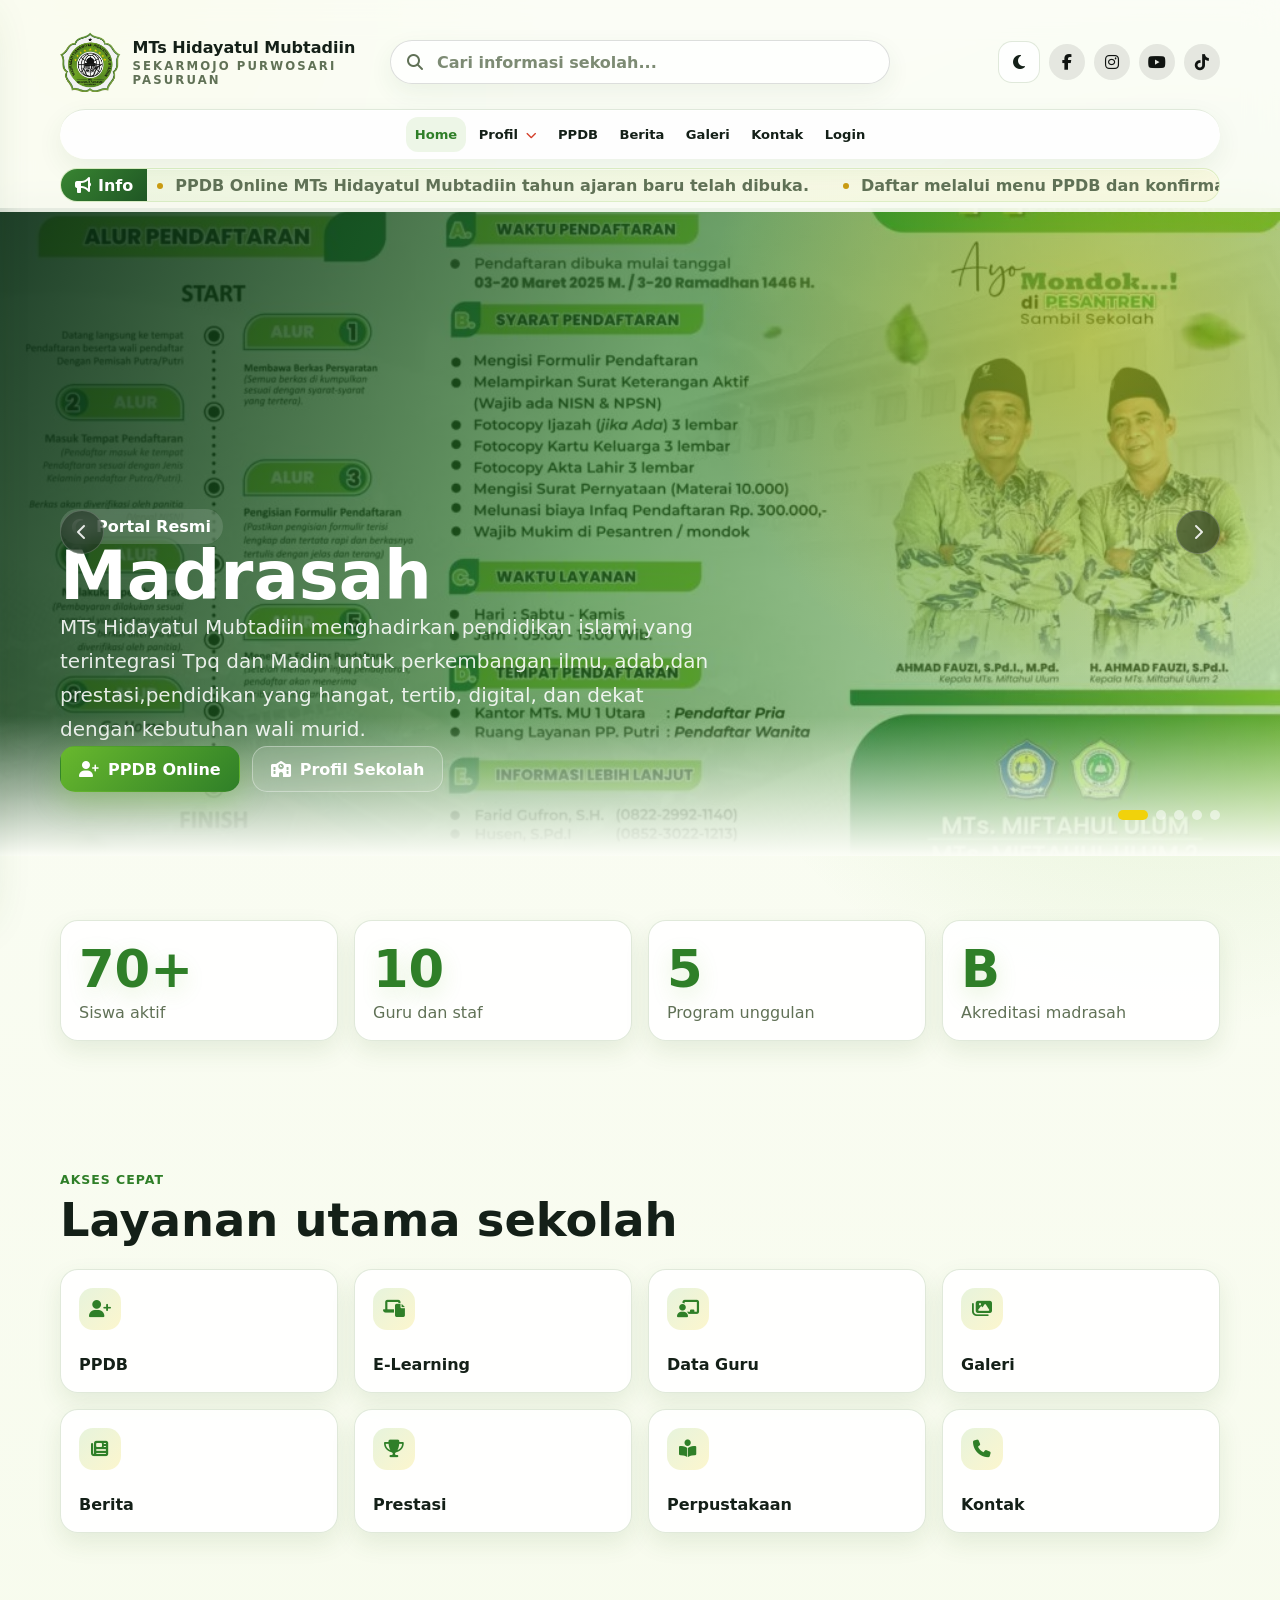
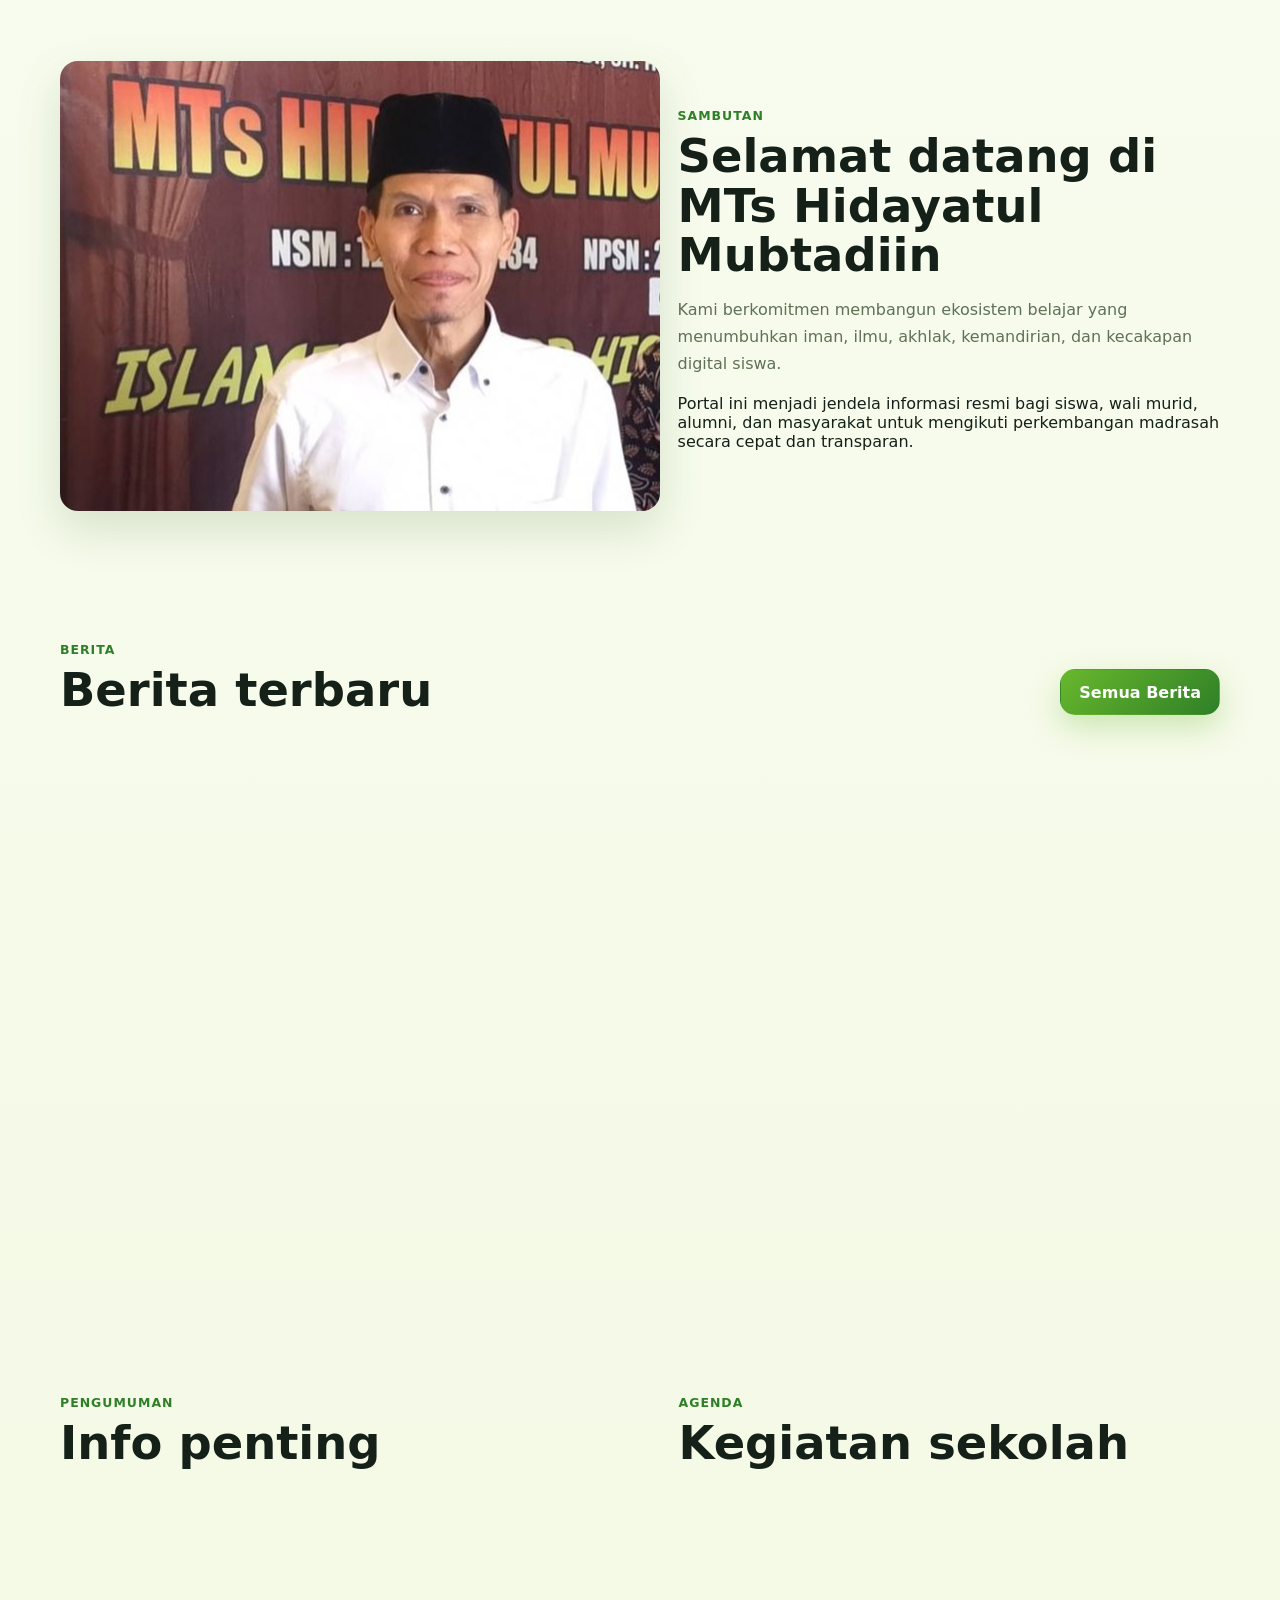
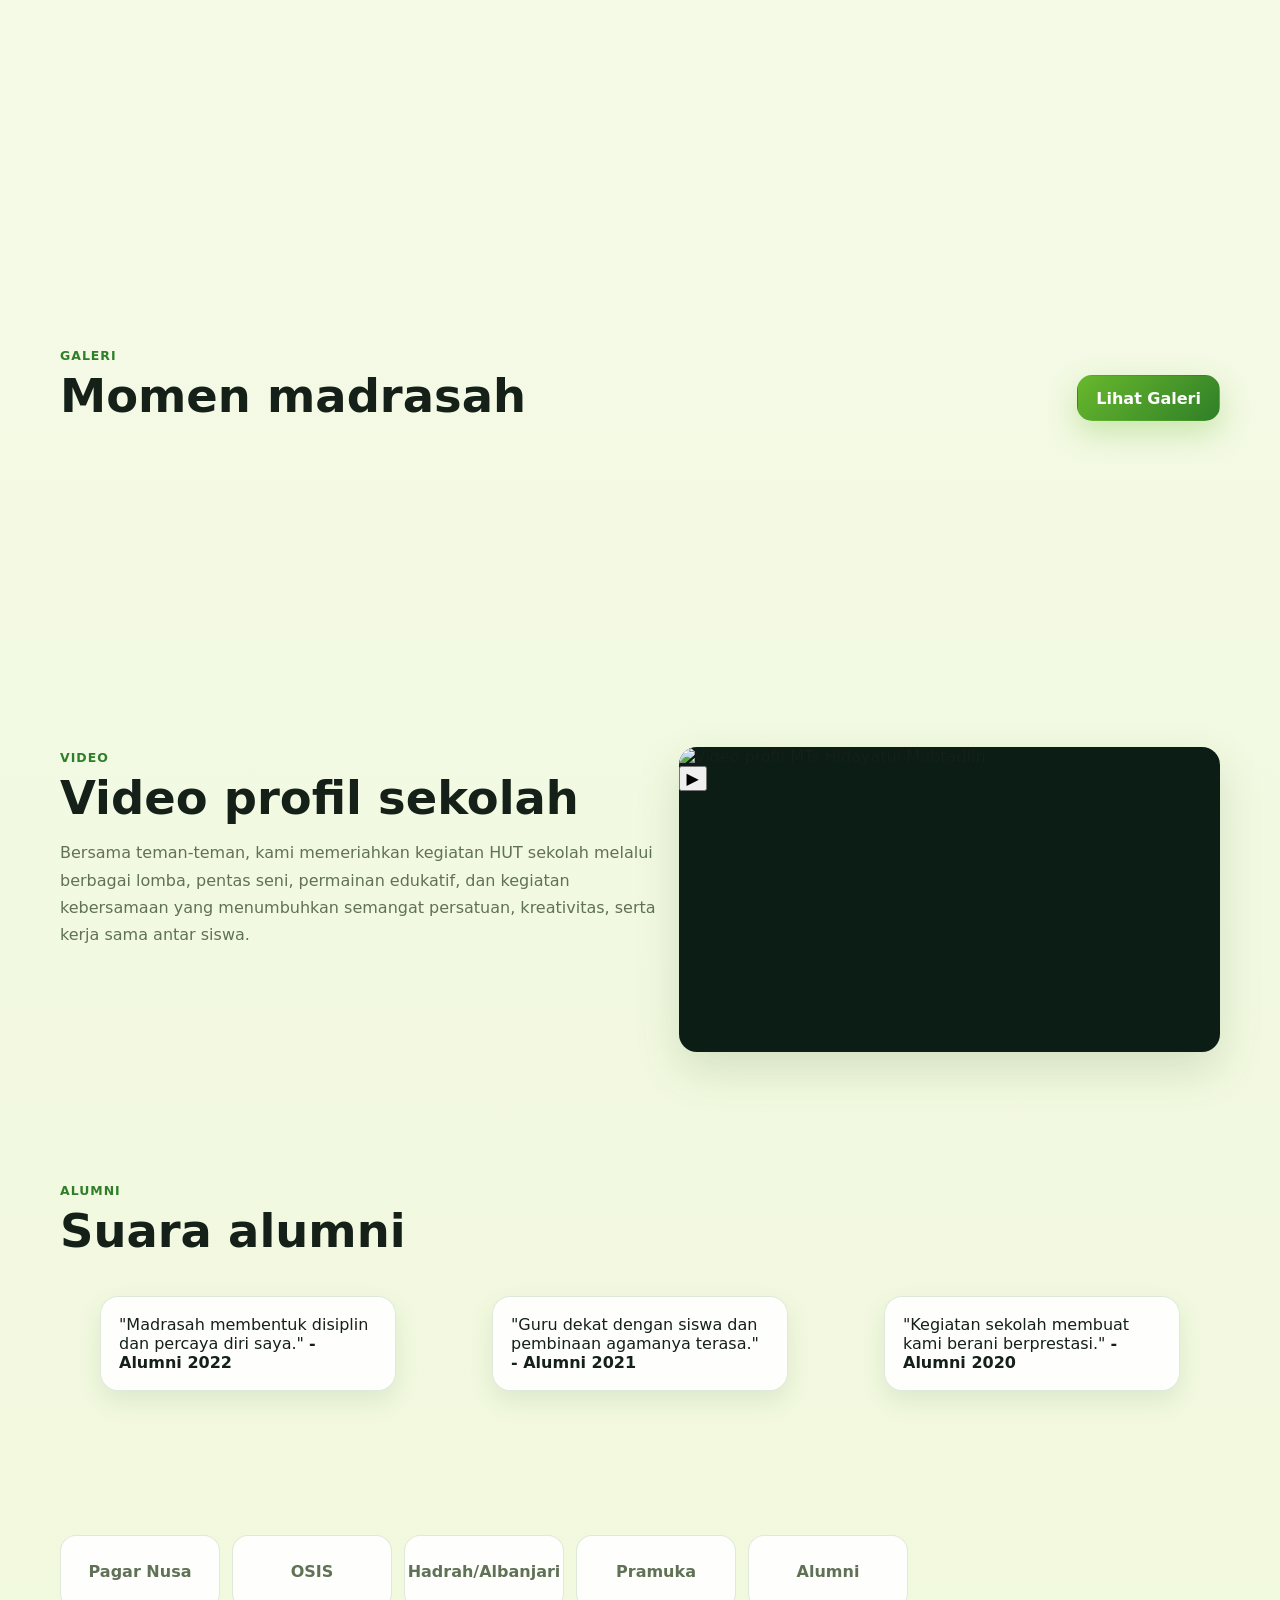
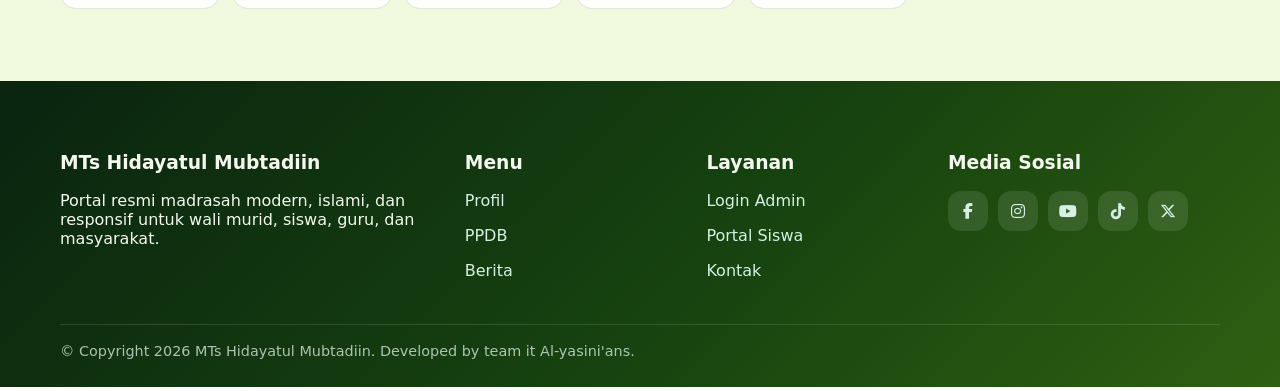
==== index.html @ fa6effda "Initial website upload" ====
<!doctype html>
<html lang="id">
<head>
  <meta charset="UTF-8">
  <meta name="viewport" content="width=device-width, initial-scale=1.0">

  <!-- SEO Utama -->
  <title>MTs Hidayatul Mubtadiin Purwosari Pasuruan | Website Resmi Madrasah</title>
  <meta name="google-site-verification" content="googlec4b3735db28dab70.html">
  <meta name="description"
    content="Website resmi MTs Hidayatul Mubtadiin Purwosari Pasuruan. Informasi PPDB Online, profil madrasah, berita terbaru, galeri kegiatan, prestasi siswa, agenda sekolah, dan layanan informasi pendidikan Islam.">

  <meta name="keywords"
    content="MTs Hidayatul Mubtadiin, MTs Purwosari, MTs Pasuruan, Madrasah Tsanawiyah, PPDB MTs, Sekolah Islam Pasuruan, MTs Hidayatul Mubtadiin Purwosari, Madrasah Pasuruan, PPDB Online MTs">

  <meta name="author" content="MTs Hidayatul Mubtadiin">
  <meta name="robots" content="index, follow, max-image-preview:large">

  <!-- Canonical -->
  <link rel="canonical" href="https://mtshidayatulmubtadiin.web.id/">

  <!-- Favicon -->
  <link rel="icon" type="image/png" href="assets/images/logo.png">
  <link rel="apple-touch-icon" href="assets/images/logo.png">

  <!-- Open Graph Facebook -->
  <meta property="og:locale" content="id_ID">
  <meta property="og:type" content="website">
  <meta property="og:site_name" content="MTs Hidayatul Mubtadiin">
  <meta property="og:title" content="MTs Hidayatul Mubtadiin Purwosari Pasuruan">
  <meta property="og:description"
    content="Website resmi MTs Hidayatul Mubtadiin Purwosari Pasuruan. Informasi PPDB, berita, galeri, prestasi, dan kegiatan madrasah.">
  <meta property="og:url" content="https://mtshidayatulmubtadiin.web.id/">
  <meta property="og:image"
    content="https://mtshidayatulmubtadiin.web.id/assets/img/og-image.jpg">

  <!-- Twitter Card -->
  <meta name="twitter:card" content="summary_large_image">
  <meta name="twitter:title" content="MTs Hidayatul Mubtadiin Purwosari Pasuruan">
  <meta name="twitter:description"
    content="Portal resmi MTs Hidayatul Mubtadiin Purwosari Pasuruan.">
  <meta name="twitter:image"
    content="https://mtshidayatulmubtadiin.web.id/assets/img/og-image.jpg">

  <!-- Theme -->
  <meta name="theme-color" content="#4d6b3c">

  <!-- Performance -->
  <link rel="preconnect" href="https://cdnjs.cloudflare.com">
  <link rel="dns-prefetch" href="//cdnjs.cloudflare.com">

  <!-- Manifest -->
  <link rel="manifest" href="manifest.json">

  <!-- CSS -->
  <link rel="stylesheet"
    href="https://cdnjs.cloudflare.com/ajax/libs/font-awesome/6.5.2/css/all.min.css">

  <link rel="stylesheet" href="assets/css/styles.css">

  <!-- Structured Data School -->
  <script type="application/ld+json">
  {
    "@context":"https://schema.org",
    "@type":"School",
    "name":"MTs Hidayatul Mubtadiin",
    "alternateName":"MTs Hidayatul Mubtadiin Purwosari",
    "url":"https://mtshidayatulmubtadiin.web.id",
    "logo":"https://mtshidayatulmubtadiin.web.id/assets/img/logo.png",
    "description":"Madrasah Tsanawiyah Hidayatul Mubtadiin Purwosari Pasuruan.",
    "address":{
      "@type":"PostalAddress",
      "addressLocality":"Purwosari",
      "addressRegion":"Jawa Timur",
      "addressCountry":"ID"
    },
    "sameAs":[
     "https://www.facebook.com/woles.krisna",
      "https://www.instagram.com/mts.yahidma?utm_source=ig_web_button_share_sheet&igsh=ZDNlZDc0MzIxNw==",
      "https://youtube.com/@mtsyahidma2644?si=R1yLOUhLOfDJiTLi",
      "https://tiktok.com/@mtsyahidma"
    ]
  }
  </script>

  <!-- Structured Data Website -->
  <script type="application/ld+json">
  {
    "@context":"https://schema.org",
    "@type":"WebSite",
    "name":"MTs Hidayatul Mubtadiin",
    "url":"https://mtshidayatulmubtadiin.web.id",
    "potentialAction":{
      "@type":"SearchAction",
      "target":"https://mtshidayatulmubtadiin.web.id/search?q={search_term_string}",
      "query-input":"required name=search_term_string"
    }
  }
  </script>
</head>
<body>
  <a class="skip-link" href="#main">Lewati ke konten</a>
  <header class="site-header">
    <div class="topbar">
      <button class="icon-btn menu-toggle" aria-label="Buka menu"><i class="fa-solid fa-bars"></i></button>
      <a class="brand-logo" href="index.html" aria-label="Beranda"><img src="assets/images/logo-mts-small.png" alt="Logo MTs Hidayatul Mubtadiin"></a>
      <div class="brand-title"><strong>MTs Hidayatul Mubtadiin</strong><span>Madrasah modern islami</span></div>
      <button class="icon-btn search-toggle" aria-label="Cari"><i class="fa-solid fa-magnifying-glass"></i></button>
      <button class="icon-btn theme-toggle" aria-label="Ganti dark mode"><i class="fa-solid theme-icon fa-moon"></i></button>
    </div>
    <nav class="mobile-nav" aria-label="Navigasi mobile">
      <a class="nav-pill active" href="index.html">Home</a>
      <button class="nav-pill dropdown-toggle" data-target="mobile-profil">Profil <i class="fa-solid fa-chevron-down"></i></button>
      <a class="nav-pill" href="ppdbonline/index.html">PPDB</a>
      <a class="nav-pill" href="berita/index.html">Berita</a>
      <a class="nav-pill" href="galeri/index.html">Galeri</a>
      <a class="nav-pill" href="kontak/index.html">Kontak</a>
    </nav>
    <div class="running-text mobile-running" aria-label="Informasi berjalan mobile">
      <span class="ticker-label"><i class="fa-solid fa-bullhorn"></i> Info</span>
      <div class="ticker-viewport">
        <div class="ticker-track">
          <span>PPDB Online MTs Hidayatul Mubtadiin tahun ajaran baru telah dibuka.</span>
          <span>Informasi agenda, berita, dan pengumuman resmi tersedia di portal sekolah.</span>
          <span>Madrasah modern, islami, dan berprestasi.</span>
        </div>
      </div>
    </div>
    <div class="mobile-mega" id="mobile-profil">
      <a href="profil/index.html#sejarah">Sejarah</a><a href="profil/index.html#visi">Visi Misi</a><a href="profil/index.html#guru">Guru</a><a href="profil/index.html#sarpras">Sarpras</a><a href="profil/index.html#prestasi">Prestasi</a><a href="profil/index.html#organisasi">Organisasi</a>
    </div>
    <div class="desktop-row desktop-school-header">
      <div class="desktop-topline">
        <a class="desktop-brand" href="index.html">
          <span class="brand-logo"><img src="assets/images/logo-mts-small.png" alt="Logo MTs Hidayatul Mubtadiin"></span>
          <span><strong>MTs Hidayatul Mubtadiin</strong><small>Sekarmojo Purwosari Pasuruan</small></span>
        </a>
        <form class="desktop-search" role="search">
          <i class="fa-solid fa-magnifying-glass"></i>
          <input type="search" placeholder="Cari informasi sekolah..." aria-label="Cari informasi sekolah">
        </form>
        <div class="desktop-actions" aria-label="Aksi cepat">
          <button class="icon-btn theme-toggle" type="button" aria-label="Ganti dark mode"><i class="fa-solid theme-icon fa-moon"></i></button>
          <a href="https://www.facebook.com/woles.krisna" aria-label="Facebook"><i class="fa-brands fa-facebook-f"></i></a>
          <a href="https://www.instagram.com/mts.yahidma?utm_source=ig_web_button_share_sheet&igsh=ZDNlZDc0MzIxNw==" aria-label="Instagram"><i class="fa-brands fa-instagram"></i></a>
          <a href="https://youtube.com/@mtsyahidma2644?si=R1yLOUhLOfDJiTLi" aria-label="YouTube"><i class="fa-brands fa-youtube"></i></a>
          <a href="#" aria-label="TikTok"><i class="fa-brands fa-tiktok"></i></a>
        </div>
      </div>
      <nav class="desktop-nav desktop-nav-main" aria-label="Navigasi utama">
        <a class="active" href="index.html">Home</a>
        <div class="dropdown-wrap">
          <button class="dropdown-toggle" data-target="desktop-profil">Profil <i class="fa-solid fa-chevron-down"></i></button>
          <div class="mega-menu" id="desktop-profil">
            <a href="profil/index.html#sejarah"><strong>Sejarah</strong><small>Perjalanan madrasah</small></a>
            <a href="profil/index.html#visi"><strong>Visi Misi</strong><small>Arah pendidikan</small></a>
            <a href="profil/index.html#guru"><strong>Guru</strong><small>Tenaga pendidik</small></a>
            <a href="profil/index.html#sarpras"><strong>Sarpras</strong><small>Fasilitas belajar</small></a>
            <a href="profil/index.html#prestasi"><strong>Prestasi</strong><small>Capaian siswa</small></a>
            <a href="profil/index.html#organisasi"><strong>Organisasi</strong><small>Struktur madrasah</small></a>
          </div>
        </div>
        <a href="ppdbonline/index.html">PPDB</a>
        <a href="berita/index.html">Berita</a>
        <a href="galeri/index.html">Galeri</a>
        <a href="kontak/index.html">Kontak</a>
        <a href="login/index.html">Login</a>
      </nav>
      <div class="running-text" aria-label="Informasi berjalan">
        <span class="ticker-label"><i class="fa-solid fa-bullhorn"></i> Info</span>
        <div class="ticker-viewport">
          <div class="ticker-track">
            <span>PPDB Online MTs Hidayatul Mubtadiin tahun ajaran baru telah dibuka.</span>
            <span>Daftar melalui menu PPDB dan konfirmasi panitia via WhatsApp.</span>
            <span>Informasi agenda, berita, dan pengumuman resmi tersedia di portal sekolah.</span>
            <span>Selamat datang di madrasah modern, islami, dan berprestasi.</span>
          </div>
        </div>
      </div>
    </div>
  </header>
  <aside class="mobile-drawer" aria-label="Menu mobile">
    <div class="drawer-head"><strong>Menu Sekolah</strong><button class="icon-btn drawer-close" aria-label="Tutup menu"><i class="fa-solid fa-xmark"></i></button></div>
    <div class="drawer-links">
      <a href="index.html">Home</a><a href="ppdbonline/index.html">PPDB Online</a><a href="berita/index.html">Berita</a><a href="galeri/index.html">Galeri</a><a href="kontak/index.html">Kontak</a><a href="login/index.html">Login Portal</a>
    </div>
    <div class="mini-grid">
      <a href="profil/index.html#sejarah">Sejarah</a><a href="profil/index.html#visi">Visi Misi</a><a href="profil/index.html#guru">Guru</a><a href="profil/index.html#sarpras">Sarpras</a><a href="profil/index.html#prestasi">Prestasi</a><a href="profil/index.html#organisasi">Organisasi</a>
    </div>
  </aside>
  <div class="drawer-backdrop"></div>
  <div class="search-panel"><input id="site-search" class="field input" placeholder="Cari berita, PPDB, galeri..." aria-label="Cari situs"></div>

  <main id="main">
    <section class="hero">
      <div class="hero-slider" aria-hidden="true">
        <div class="hero-slide active" style="background-image:url('assets/images/ppdb.webp')"></div>
        <div class="hero-slide" style="background-image:url('https://images.unsplash.com/photo-1509062522246-3755977927d7?auto=format&fit=crop&w=1800&q=80')"></div>
        <div class="hero-slide" style="background-image:url('https://images.unsplash.com/photo-1577896851231-70ef18881754?auto=format&fit=crop&w=1800&q=80')"></div>
        <div class="hero-slide" style="background-image:url('https://images.unsplash.com/photo-1524995997946-a1c2e315a42f?auto=format&fit=crop&w=1800&q=80')"></div>
        <div class="hero-slide" style="background-image:url('https://images.unsplash.com/photo-1523580846011-d3a5bc25702b?auto=format&fit=crop&w=1800&q=80')"></div>
      </div>
      <div class="hero-dots" aria-label="Slide hero">
        <button class="active" type="button" aria-label="Tampilkan slide 1"></button>
        <button type="button" aria-label="Tampilkan slide 2"></button>
        <button type="button" aria-label="Tampilkan slide 3"></button>
        <button type="button" aria-label="Tampilkan slide 4"></button>
        <button type="button" aria-label="Tampilkan slide 5"></button>
      </div>
      <button class="hero-arrow hero-arrow-left" type="button" aria-label="Slide sebelumnya"><i class="fa-solid fa-chevron-left"></i></button>
      <button class="hero-arrow hero-arrow-right" type="button" aria-label="Slide berikutnya"><i class="fa-solid fa-chevron-right"></i></button>
      <div class="hero-inner">
        <div>
          <span class="hero-kicker"><i class="fa-solid fa-star-and-crescent"></i> Portal Resmi </span>
          <h1>Madrasah</h1>
          <p>MTs Hidayatul Mubtadiin menghadirkan pendidikan islami yang terintegrasi Tpq dan Madin untuk perkembangan ilmu, adab,dan prestasi,pendidikan yang hangat, tertib, digital, dan dekat dengan kebutuhan wali murid.</p>
          <div class="hero-actions">
            <a class="btn btn-primary" href="ppdbonline/index.html"><i class="fa-solid fa-user-plus"></i> PPDB Online</a>
            <a class="btn btn-ghost" href="profil/index.html"><i class="fa-solid fa-school"></i> Profil Sekolah</a>
          </div>
        </div>
      </div>
    </section>

    <section class="section container">
      <div class="grid stats-grid">
        <div class="card stat reveal"><strong>70+</strong><span>Siswa aktif</span></div>
        <div class="card stat reveal"><strong>10</strong><span>Guru dan staf</span></div>
        <div class="card stat reveal"><strong>5</strong><span>Program unggulan</span></div>
        <div class="card stat reveal"><strong>B</strong><span>Akreditasi madrasah</span></div>
      </div>
    </section>

    <section class="section container">
      <div class="section-head"><div><span class="eyebrow">Akses Cepat</span><h2>Layanan utama sekolah</h2></div></div>
      <div class="grid menu-grid">
        <a class="card menu-card reveal" href="ppdbonline/index.html"><i class="fa-solid fa-user-plus"></i><strong>PPDB</strong></a>
        <a class="card menu-card reveal" href="siswa/index.html"><i class="fa-solid fa-laptop-file"></i><strong>E-Learning</strong></a>
        <a class="card menu-card reveal" href="profil/index.html#guru"><i class="fa-solid fa-chalkboard-user"></i><strong>Data Guru</strong></a>
        <a class="card menu-card reveal" href="galeri/index.html"><i class="fa-solid fa-images"></i><strong>Galeri</strong></a>
        <a class="card menu-card reveal" href="berita/index.html"><i class="fa-solid fa-newspaper"></i><strong>Berita</strong></a>
        <a class="card menu-card reveal" href="profil/index.html#prestasi"><i class="fa-solid fa-trophy"></i><strong>Prestasi</strong></a>
        <a class="card menu-card reveal" href="#" ><i class="fa-solid fa-book-open-reader"></i><strong>Perpustakaan</strong></a>
        <a class="card menu-card reveal" href="kontak/index.html"><i class="fa-solid fa-phone"></i><strong>Kontak</strong></a>
      </div>
    </section>

    <section class="section container principal">
      <img class="reveal" loading="lazy" src="assets/images/kepsek.jpg" alt="Kepala sekolah MTs Hidayatul Mubtadiin">
      <div class="reveal">
        <span class="eyebrow">Sambutan</span>
        <h2>Selamat datang di MTs Hidayatul Mubtadiin</h2>
        <p class="lead">Kami berkomitmen membangun ekosistem belajar yang menumbuhkan iman, ilmu, akhlak, kemandirian, dan kecakapan digital siswa.</p>
        <p>Portal ini menjadi jendela informasi resmi bagi siswa, wali murid, alumni, dan masyarakat untuk mengikuti perkembangan madrasah secara cepat dan transparan.</p>
      </div>
    </section>

    <section class="section container">
      <div class="section-head"><div><span class="eyebrow">Berita</span><h2>Berita terbaru</h2></div><a class="btn btn-primary" href="berita/index.html">Semua Berita</a></div>
      <div class="grid news-grid" id="latest-news"><div class="card skeleton"></div><div class="card skeleton"></div><div class="card skeleton"></div></div>
    </section>

    <section class="section container split">
      <div><span class="eyebrow">Pengumuman</span><h2>Info penting</h2><div class="list" id="announcements"></div></div>
      <div><span class="eyebrow">Agenda</span><h2>Kegiatan sekolah</h2><div class="list" id="agenda-list"></div></div>
    </section>

    <section class="section container">
      <div class="section-head"><div><span class="eyebrow">Galeri</span><h2>Momen madrasah</h2></div><a class="btn btn-primary" href="galeri/index.html">Lihat Galeri</a></div>
      <div class="grid gallery-grid" id="gallery-preview"></div>
    </section>
<section class="section container split">
  <div>
    <span class="eyebrow">Video</span>
    <h2>Video profil sekolah</h2>
  <p class="lead">
    Bersama teman-teman, kami memeriahkan kegiatan HUT sekolah melalui berbagai lomba,
    pentas seni, permainan edukatif, dan kegiatan kebersamaan yang menumbuhkan semangat
    persatuan, kreativitas, serta kerja sama antar siswa.
</p>
  </div>

  <div class="video-shell">
    <div class="video-placeholder" onclick="loadVideo(this)">
      <img
        src="https://img.youtube.com/vi/FwN844bkJek/maxresdefault.jpg"
        alt="Video profil MTs Hidayatul Mubtadiin"
        loading="lazy">
      <button type="button" aria-label="Putar video">▶</button>
    </div>
  </div>
</section>

<script>
function loadVideo(el) {
  el.innerHTML = `
    <iframe
      src="https://www.youtube.com/embed/FwN844bkJek?autoplay=1"
      title="Video profil MTs Hidayatul Mubtadiin"
      loading="lazy"
      allow="accelerometer; autoplay; clipboard-write; encrypted-media; gyroscope; picture-in-picture"
      allowfullscreen>
    </iframe>
  `;
}
</script>

    <section class="section container">
      <div class="section-head"><div><span class="eyebrow">Alumni</span><h2>Suara alumni</h2></div></div>
      <div class="grid news-grid">
        <blockquote class="card reveal">"Madrasah membentuk disiplin dan percaya diri saya." <strong>- Alumni 2022</strong></blockquote>
        <blockquote class="card reveal">"Guru dekat dengan siswa dan pembinaan agamanya terasa." <strong>- Alumni 2021</strong></blockquote>
        <blockquote class="card reveal">"Kegiatan sekolah membuat kami berani berprestasi." <strong>- Alumni 2020</strong></blockquote>
      </div>
    </section>

    <section class="section container">
      <div class="partners" aria-label="Partner sekolah">
        <div class="partner">Pagar Nusa</div><div class="partner">OSIS</div><div class="partner">Hadrah/Albanjari</div><div class="partner">Pramuka</div><div class="partner">Alumni</div>
      </div>
    </section>
  </main>

  <footer class="site-footer">
    <div class="container footer-grid">
      <div><h3>MTs Hidayatul Mubtadiin</h3><p>Portal resmi madrasah modern, islami, dan responsif untuk wali murid, siswa, guru, dan masyarakat.</p></div>
      <div><h3>Menu</h3><p><a href="profil/index.html">Profil</a></p><p><a href="ppdbonline/index.html">PPDB</a></p><p><a href="berita/index.html">Berita</a></p></div>
      <div><h3>Layanan</h3><p><a href="login/index.html">Login Admin</a></p><p><a href="siswa/index.html">Portal Siswa</a></p><p><a href="kontak/index.html">Kontak</a></p></div>
      <div><h3>Media Sosial</h3><div class="socials"><a aria-label="Facebook" href="#"><i class="fa-brands fa-facebook-f"></i></a><a aria-label="Instagram" href="#"><i class="fa-brands fa-instagram"></i></a><a aria-label="YouTube" href="#"><i class="fa-brands fa-youtube"></i></a><a aria-label="TikTok" href="#"><i class="fa-brands fa-tiktok"></i></a><a aria-label="Twitter X" href="#"><i class="fa-brands fa-x-twitter"></i></a></div></div>
    </div>
    <div class="container copyright">© Copyright 2026 MTs Hidayatul Mubtadiin. Developed by team it Al-yasini'ans.</div>
  </footer>
  <script src="data/site-data.js"></script>
  <script src="assets/js/app.js" defer></script>
</body>
</html>
---- assets/css/styles.css ----
:root {
  color-scheme: light;
  --bg: #fbfdf6;
  --surface: rgba(255, 255, 255, 0.9);
  --surface-solid: #ffffff;
  --surface-soft: #f0f8dc;
  --text: #142018;
  --muted: #607156;
  --line: rgba(61, 118, 33, 0.16);
  --brand: #68b82d;
  --brand-2: #2f7f28;
  --brand-3: #0f4f25;
  --accent: #f1d20b;
  --accent-2: #c99b12;
  --ink: #101411;
  --danger: #c24135;
  --shadow: 0 18px 45px rgba(48, 100, 32, 0.16);
  --shadow-soft: 0 10px 25px rgba(48, 100, 32, 0.1);
  --radius: 18px;
  --radius-sm: 12px;
  --container: min(1160px, calc(100% - 32px));
  --font: "Inter", "Segoe UI", system-ui, -apple-system, sans-serif;
}

[data-theme="dark"] {
  color-scheme: dark;
  --bg: #071009;
  --surface: rgba(16, 28, 13, 0.86);
  --surface-solid: #101b0d;
  --surface-soft: #172611;
  --text: #f5f8ef;
  --muted: #bacab0;
  --line: rgba(213, 241, 180, 0.15);
  --brand: #8dd74f;
  --brand-2: #6fbe36;
  --brand-3: #b6ec78;
  --accent: #f6d718;
  --accent-2: #dfb915;
  --ink: #f5f8ef;
  --danger: #f87171;
  --shadow: 0 18px 45px rgba(0, 0, 0, 0.35);
  --shadow-soft: 0 10px 25px rgba(0, 0, 0, 0.25);
}

* { box-sizing: border-box; }
html { scroll-behavior: smooth; }
body {
  margin: 0;
  font-family: var(--font);
  background:
    radial-gradient(circle at 8% 0%, rgba(241, 210, 11, 0.16), transparent 27rem),
    radial-gradient(circle at 92% 10%, rgba(104, 184, 45, 0.2), transparent 32rem),
    linear-gradient(180deg, var(--bg), var(--surface-soft));
  color: var(--text);
  transition: background 240ms ease, color 240ms ease;
}
a { color: inherit; text-decoration: none; }
button, input, textarea, select { font: inherit; }
img { max-width: 100%; display: block; }
:focus-visible { outline: 3px solid rgba(214, 166, 69, 0.7); outline-offset: 3px; }
.container { width: var(--container); margin-inline: auto; }
.skip-link {
  position: absolute; left: 12px; top: -60px; z-index: 1000; padding: 10px 14px;
  border-radius: 999px; background: var(--brand); color: #fff; transition: top 180ms ease;
}
.skip-link:focus { top: 12px; }

.site-header {
  position: sticky; top: 0; z-index: 100;
  background: rgba(251, 253, 246, 0.82);
  border-bottom: 1px solid transparent;
  backdrop-filter: blur(16px);
  transition: box-shadow 220ms ease, border-color 220ms ease, background 220ms ease;
}
[data-theme="dark"] .site-header { background: rgba(7, 16, 9, 0.78); }
.site-header.is-scrolled { box-shadow: var(--shadow-soft); border-color: var(--line); }
.topbar {
  display: grid; grid-template-columns: 44px 48px 1fr 44px 44px; gap: 8px; align-items: center;
  min-height: 66px; width: var(--container); margin: 0 auto;
}
.icon-btn {
  width: 42px; height: 42px; border: 1px solid var(--line); border-radius: 14px;
  background: var(--surface); color: var(--text); display: grid; place-items: center;
  cursor: pointer; transition: transform 180ms ease, background 180ms ease, border-color 180ms ease;
}
.icon-btn:hover { transform: translateY(-2px); border-color: rgba(104, 184, 45, 0.46); color: var(--brand-2); }
.brand-logo {
  width: 56px; height: 56px; display: grid; place-items: center; color: #fff;
  overflow: hidden;
  font-weight: 900;
}
.brand-logo img { width: 86%; height: 86%; object-fit: contain; transform: none; }
@media (min-width: 760px) {
  .desktop-brand .brand-logo {
    width: 76px;
    height: 76px;
  }
  .desktop-brand .brand-logo img {
    width: 100%;
    height: 100%;
  }
}
@media (max-width: 759px) {
  .topbar .brand-logo {
    width: 48px;
    height: 48px;
  }
  .topbar .brand-logo img {
    width: 90%;
    height: 90%;
  }
}
.brand-title { min-width: 0; }
.brand-title strong { display: block; font-size: 0.95rem; line-height: 1.15; white-space: nowrap; overflow: hidden; text-overflow: ellipsis; }
.brand-title span { display: block; color: var(--muted); font-size: 0.74rem; margin-top: 2px; }
.mobile-nav {
  display: flex; gap: 8px; overflow-x: auto; scrollbar-width: none; width: var(--container); margin: 0 auto;
  padding: 0 0 12px;
}
.mobile-nav::-webkit-scrollbar { display: none; }
.mobile-mega {
  display: grid; grid-template-columns: repeat(2, minmax(0, 1fr)); gap: 8px; width: var(--container); margin: -4px auto 12px;
  max-height: 0; overflow: hidden; opacity: 0; transform: translateY(-6px); transition: 200ms ease;
}
.mobile-mega.open { max-height: 260px; opacity: 1; transform: translateY(0); }
.mobile-mega a { padding: 13px; border-radius: 15px; background: var(--surface-solid); border: 1px solid var(--line); box-shadow: var(--shadow-soft); font-weight: 800; }
.nav-pill, .desktop-nav a, .desktop-nav button {
  border: 0; background: transparent; color: var(--text); cursor: pointer;
}
.nav-pill {
  flex: 0 0 auto; padding: 9px 14px; border-radius: 999px; background: var(--surface);
  border: 1px solid var(--line); font-weight: 700; font-size: 0.88rem;
}
.nav-pill.active, .nav-pill:hover { background: linear-gradient(135deg, var(--brand), var(--brand-2)); color: #fff; border-color: transparent; box-shadow: 0 10px 22px rgba(104, 184, 45, .24); }
.desktop-row { display: none; width: var(--container); margin: 0 auto; min-height: 74px; align-items: center; justify-content: space-between; }
.desktop-brand { display: flex; align-items: center; gap: 12px; font-weight: 900; }
.desktop-brand small { display: block; margin-top: 2px; color: var(--muted); font-size: .73rem; letter-spacing: .18em; text-transform: uppercase; }
.desktop-nav { display: flex; align-items: center; gap: 6px; }
.desktop-nav a, .desktop-nav button { padding: 12px 13px; border-radius: 12px; font-weight: 750; }
.desktop-nav a:hover, .desktop-nav button:hover { background: linear-gradient(135deg, rgba(104, 184, 45, .12), rgba(241, 210, 11, .12)); color: var(--brand-2); }
.desktop-nav a.active { color: var(--brand-2); background: rgba(104, 184, 45, .11); }
.desktop-school-header {
  min-height: 0; padding: 12px 0 9px; display: none; flex-direction: column; gap: 9px;
}
.desktop-topline {
  width: 100%; display: grid; grid-template-columns: minmax(260px, 1fr) minmax(360px, 500px) minmax(230px, 1fr);
  gap: 20px; align-items: center;
}
.desktop-search {
  min-height: 44px; display: flex; align-items: center; gap: 12px; padding: 0 16px;
  border: 1px solid rgba(20, 32, 24, .14); border-radius: 999px; background: rgba(255,255,255,.76);
  box-shadow: inset 0 1px 0 rgba(255,255,255,.82), 0 9px 24px rgba(48,100,32,.07);
}
[data-theme="dark"] .desktop-search { background: rgba(255,255,255,.06); border-color: var(--line); }
.desktop-search i { color: var(--muted); }
.desktop-search input {
  width: 100%; border: 0; outline: 0; background: transparent; color: var(--text); font-weight: 650;
}
.desktop-search input::placeholder { color: color-mix(in srgb, var(--muted), transparent 18%); }
.desktop-actions { display: flex; justify-content: flex-end; align-items: center; gap: 9px; }
.desktop-actions a {
  width: 36px; height: 36px; display: grid; place-items: center; border-radius: 50%;
  background: rgba(16,20,17,.09); color: var(--ink); transition: transform 180ms ease, background 180ms ease, color 180ms ease;
}
[data-theme="dark"] .desktop-actions a { background: rgba(255,255,255,.1); color: var(--text); }
.desktop-actions a:hover { transform: translateY(-2px); background: rgba(104,184,45,.18); color: var(--brand-2); }
.desktop-nav-main {
  width: 100%; justify-content: center; gap: 3px; padding-top: 5px; border-top: 1px solid var(--line);
  flex-wrap: nowrap;
  background: rgba(255,255,255,.86); border-radius: 999px; padding: 7px 10px;
  box-shadow: 0 10px 26px rgba(48,100,32,.08), inset 0 1px 0 rgba(255,255,255,.8);
}
[data-theme="dark"] .desktop-nav-main { background: rgba(255,255,255,.08); }
.desktop-nav-main a, .desktop-nav-main button {
  font-size: clamp(.82rem, .92vw, .96rem); padding: 10px clamp(7px, .72vw, 12px); white-space: nowrap;
}
.desktop-nav-main i, .desktop-nav-main .dropdown-toggle i { color: #d33d28; font-size: .68rem; margin-left: 3px; }
.running-text {
  width: 100%; display: grid; grid-template-columns: auto 1fr; align-items: center; gap: 10px;
  min-height: 34px; border: 1px solid rgba(104,184,45,.16); border-radius: 999px;
  background: linear-gradient(135deg, rgba(104,184,45,.08), rgba(241,210,11,.08)); overflow: hidden;
  box-shadow: inset 0 1px 0 rgba(255,255,255,.5);
}
.mobile-running {
  width: var(--container); margin: -4px auto 10px; min-height: 31px; border-radius: 12px;
}
.mobile-running .ticker-label { padding: 0 10px; font-size: .78rem; }
.mobile-running .ticker-track { font-size: .82rem; animation-duration: 24s; }
.ticker-label {
  height: 100%; display: inline-flex; align-items: center; gap: 7px; padding: 0 14px;
  background: linear-gradient(135deg, rgba(47,127,40,.95), rgba(20,78,26,.95)); color: #fff; font-weight: 850;
}
.ticker-viewport { overflow: hidden; white-space: nowrap; }
.ticker-track {
  display: inline-flex; gap: 34px; padding-right: 34px; color: var(--muted); font-weight: 750;
  animation: ticker-move 32s linear infinite;
}
.ticker-track span::before {
  content: ""; display: inline-block; width: 6px; height: 6px; border-radius: 50%;
  background: var(--accent-2); margin-right: 12px; vertical-align: middle;
}
.running-text:hover .ticker-track { animation-play-state: paused; }
@keyframes ticker-move {
  from { transform: translateX(100%); }
  to { transform: translateX(-100%); }
}
.dropdown-wrap { position: relative; }
.mega-menu {
  position: absolute; top: calc(100% + 12px); left: 0; width: min(520px, calc(100vw - 32px));
  background: var(--surface-solid); border: 1px solid var(--line); border-radius: var(--radius);
  box-shadow: var(--shadow); padding: 14px; display: grid; grid-template-columns: repeat(2, minmax(0, 1fr));
  gap: 10px; opacity: 0; transform: translateY(8px); pointer-events: none; transition: 180ms ease;
}
.mega-menu.open { opacity: 1; transform: translateY(0); pointer-events: auto; }
.mega-menu a { padding: 14px; border-radius: 14px; background: var(--surface-soft); display: grid; gap: 5px; }
.mega-menu small { color: var(--muted); }
.mobile-drawer {
  position: fixed; inset: 0 auto 0 0; width: min(330px, 86vw); z-index: 150; background: var(--surface-solid);
  transform: translateX(-105%); transition: transform 220ms ease; box-shadow: var(--shadow); padding: 18px;
}
.mobile-drawer.open { transform: translateX(0); }
.drawer-backdrop { position: fixed; inset: 0; background: rgba(0,0,0,.38); z-index: 140; opacity: 0; pointer-events: none; transition: opacity 180ms ease; }
.drawer-backdrop.open { opacity: 1; pointer-events: auto; }
.drawer-head { display: flex; justify-content: space-between; align-items: center; margin-bottom: 18px; }
.drawer-links { display: grid; gap: 8px; }
.drawer-links a { padding: 13px 12px; border-radius: 14px; background: var(--surface-soft); font-weight: 750; }
.mini-grid { display: grid; grid-template-columns: repeat(2, minmax(0, 1fr)); gap: 8px; margin: 10px 0; }
.mini-grid a { font-size: 0.9rem; background: var(--surface); border: 1px solid var(--line); }

.hero {
  min-height: clamp(520px, 72vh, 650px); position: relative; display: grid; align-items: end; overflow: hidden;
  background: #0a2410;
}
.hero-slider { position: absolute; inset: 0; z-index: 0; }
.hero-slider::after {
  content: ""; position: absolute; inset: 0;
  background:
    radial-gradient(circle at 85% 20%, rgba(241, 210, 11, .38), transparent 24rem),
    linear-gradient(115deg, rgba(7, 43, 18, .9) 0%, rgba(47, 127, 40, .66) 48%, rgba(104, 184, 45, .35) 100%);
}
.hero-slide {
  position: absolute; inset: 0; background-size: cover; background-position: center;
  opacity: 0; transform: scale(1.04); transition: opacity 900ms ease, transform 6500ms linear;
}
.hero-slide.active { opacity: 1; transform: scale(1); }
.hero::after {
  content: ""; position: absolute; inset: auto 0 0 0; height: 140px; z-index: 1;
  background: linear-gradient(0deg, var(--bg), transparent);
}
.hero-dots {
  position: absolute; z-index: 3; right: max(16px, calc((100vw - 1160px) / 2)); bottom: 36px;
  display: flex; gap: 8px;
}
.hero-dots button {
  width: 10px; height: 10px; border: 0; border-radius: 999px; padding: 0; cursor: pointer;
  background: rgba(255,255,255,.52); transition: width 220ms ease, background 220ms ease;
}
.hero-dots button.active { width: 30px; background: var(--accent); }
.hero-arrow {
  position: absolute; z-index: 3; top: 50%; transform: translateY(-50%);
  width: 44px; height: 44px; border: 1px solid rgba(255,255,255,.2); border-radius: 999px;
  background: rgba(12, 24, 14, .48); color: rgba(255,255,255,.88); backdrop-filter: blur(10px);
  display: grid; place-items: center; cursor: pointer; transition: background 180ms ease, transform 180ms ease, border-color 180ms ease;
}
.hero-arrow:hover { background: rgba(12, 24, 14, .66); border-color: rgba(241,210,11,.32); transform: translateY(-50%) scale(1.04); }
.hero-arrow-left { left: max(14px, calc((100vw - 1160px) / 2)); }
.hero-arrow-right { right: max(14px, calc((100vw - 1160px) / 2)); }
.hero-inner {
  position: relative; z-index: 2; width: var(--container); margin: 0 auto; padding: 210px 0 64px;
  display: grid; gap: 22px; color: #fff;
}

@media (max-width: 759px) {
  .hero-arrow { width: 38px; height: 38px; top: auto; bottom: 86px; }
  .hero-arrow-left { left: 16px; }
  .hero-arrow-right { right: 16px; }
  .hero-dots { right: 50%; transform: translateX(50%); bottom: 42px; }
  .hero { min-height: 560px; }
  .hero-inner { padding: 190px 0 96px; }
}

@media (min-width: 760px) and (max-width: 979px) {
  .topbar { display: grid !important; }
  .mobile-nav { display: flex !important; }
  .mobile-running { display: grid !important; }
  .desktop-row { display: none !important; }
}
.hero-kicker { display: inline-flex; width: fit-content; gap: 8px; align-items: center; padding: 8px 12px; border-radius: 999px; background: rgba(255,255,255,.14); backdrop-filter: blur(12px); font-weight: 800; }
.hero h1 {   font-size: clamp(2rem, 6vw, 4.2rem); line-height: .98; margin: 0; letter-spacing: 0; max-width: 900px; }
.hero p { max-width: 650px; font-size: clamp(1rem, 2.2vw, 1.25rem); line-height: 1.7; margin: 0; color: rgba(255,255,255,.88); }
.hero-actions { display: flex; flex-wrap: wrap; gap: 12px; }
.btn {
  display: inline-flex; align-items: center; justify-content: center; gap: 9px; min-height: 46px; padding: 12px 18px;
  border-radius: 15px; border: 1px solid transparent; font-weight: 850; cursor: pointer; transition: 180ms ease;
}
.btn-primary { background: linear-gradient(135deg, var(--brand), var(--brand-2)); color: #fff; box-shadow: 0 12px 30px rgba(104, 184, 45, .3); }
.btn-primary:hover, .btn-ghost:hover { transform: translateY(-2px); }
.btn-ghost { color: #fff; border-color: rgba(255,255,255,.35); background: rgba(255,255,255,.1); backdrop-filter: blur(12px); }
.hero-card {
  width: min(100%, 430px); padding: 16px; border: 1px solid rgba(255,255,255,.24); border-radius: var(--radius);
  background: rgba(255,255,255,.14); backdrop-filter: blur(16px); box-shadow: 0 18px 45px rgba(0,0,0,.18);
}
.hero-card strong { display: block; margin-bottom: 8px; }

.section { padding: 64px 0; }
.section-head { display: flex; justify-content: space-between; gap: 20px; align-items: end; margin-bottom: 24px; }
.eyebrow { color: var(--brand-2); font-weight: 900; text-transform: uppercase; font-size: .78rem; letter-spacing: .08em; }
h2 { font-size: clamp(1.65rem, 4vw, 2.9rem); line-height: 1.06; margin: 8px 0 0; letter-spacing: 0; }
.lead { color: var(--muted); line-height: 1.7; max-width: 640px; }
.grid { display: grid; gap: 16px; }
.stats-grid { grid-template-columns: repeat(2, minmax(0, 1fr)); }
.card {
  background: var(--surface); border: 1px solid var(--line); border-radius: var(--radius); box-shadow: var(--shadow-soft);
  padding: 18px; transition: transform 180ms ease, box-shadow 180ms ease, background 180ms ease;
}
.card:hover { transform: translateY(-4px); box-shadow: var(--shadow); }
.stat strong { font-size: clamp(1.8rem, 6vw, 3.2rem); color: var(--brand-2); text-shadow: 0 8px 22px rgba(104, 184, 45, .18); }
.stat span { display: block; color: var(--muted); margin-top: 4px; }
.menu-grid { grid-template-columns: repeat(2, minmax(0, 1fr)); }
.menu-card { position: relative; overflow: hidden; min-height: 124px; display: grid; align-content: space-between; }
.menu-card i { width: 42px; height: 42px; border-radius: 14px; background: linear-gradient(135deg, rgba(104,184,45,.16), rgba(241,210,11,.2)); color: var(--brand-2); display: grid; place-items: center; font-size: 1.1rem; }
.menu-card::after { content: ""; position: absolute; width: 40px; height: 40px; border-radius: 50%; background: rgba(241,210,11,.18); right: -8px; bottom: -8px; transform: scale(0); transition: transform 250ms ease; }
.menu-card:active::after { transform: scale(5); }
.split { display: grid; gap: 20px; }
.principal { display: grid; gap: 18px; align-items: center; }
.principal img { width: 100%; aspect-ratio: 4/3; object-fit: cover; border-radius: var(--radius); box-shadow: var(--shadow); }
.news-grid { grid-template-columns: 1fr; }
.news-card img, .gallery-item img { width: 100%; aspect-ratio: 16/10; object-fit: cover; border-radius: 14px; }
.meta { color: var(--muted); font-size: .86rem; display: flex; gap: 8px; flex-wrap: wrap; align-items: center; }
.badge { color: var(--brand-2); background: linear-gradient(135deg, rgba(104,184,45,.14), rgba(241,210,11,.16)); padding: 5px 9px; border-radius: 999px; font-weight: 800; }
.list { display: grid; gap: 12px; }
.list-item { display: flex; gap: 12px; align-items: start; padding: 14px; border: 1px solid var(--line); border-radius: 15px; background: var(--surface); }
.datebox { width: 54px; min-width: 54px; border-radius: 14px; background: linear-gradient(150deg, var(--brand), var(--brand-2)); color: #fff; text-align: center; padding: 8px 5px; font-weight: 900; box-shadow: 0 10px 18px rgba(104,184,45,.22); }
.datebox small { display: block; font-size: .7rem; font-weight: 700; opacity: .9; }
.gallery-grid { grid-template-columns: repeat(2, minmax(0, 1fr)); }
.video-shell { position: relative; aspect-ratio: 16/9; border-radius: var(--radius); overflow: hidden; background: #0b1d15; box-shadow: var(--shadow); }
.video-shell iframe { position: absolute; inset: 0; width: 100%; height: 100%; border: 0; }
.partners { display: flex; gap: 12px; overflow-x: auto; padding-bottom: 8px; }
.partner { flex: 0 0 160px; height: 74px; border: 1px solid var(--line); background: var(--surface); border-radius: 16px; display: grid; place-items: center; font-weight: 900; color: var(--muted); }

.site-footer { padding: 52px 0 28px; background: linear-gradient(135deg, #0a2410, #17440f 58%, #2f5f12); color: #f4f8ef; }
.footer-grid { display: grid; gap: 24px; }
.footer-grid a { color: #d7efe5; }
.socials { display: flex; gap: 10px; }
.socials a { width: 40px; height: 40px; border-radius: 13px; display: grid; place-items: center; background: rgba(255,255,255,.1); }
.copyright { margin-top: 28px; color: rgba(234,248,241,.72); font-size: .9rem; border-top: 1px solid rgba(255,255,255,.12); padding-top: 18px; }

.page-hero { padding: 92px 0 44px; background: linear-gradient(135deg, rgba(15,138,95,.16), rgba(214,166,69,.14)); border-bottom: 1px solid var(--line); }
.form-grid { display: grid; gap: 14px; }
.field { display: grid; gap: 7px; }
.field label { font-weight: 800; }
.field input, .field textarea, .field select {
  width: 100%; border: 1px solid var(--line); background: var(--surface-solid); color: var(--text); border-radius: 14px; padding: 12px 13px;
}
.field textarea { min-height: 120px; resize: vertical; }
.alert { padding: 14px; border-radius: 14px; border: 1px solid var(--line); background: var(--surface-soft); color: var(--muted); }
.modal {
  position: fixed; inset: 0; background: rgba(0,0,0,.45); display: none; place-items: center; padding: 16px; z-index: 200;
}
.modal.open { display: grid; }
.modal-card { width: min(460px, 100%); background: var(--surface-solid); color: var(--text); border-radius: var(--radius); padding: 24px; box-shadow: var(--shadow); }
.search-panel {
  position: fixed; inset: 74px 16px auto; z-index: 160; background: var(--surface-solid); border: 1px solid var(--line);
  border-radius: var(--radius); box-shadow: var(--shadow); padding: 14px; display: none;
}
.search-panel.open { display: block; }

.auth-shell, .dashboard-shell { min-height: 100vh; }
.auth-shell { display: grid; place-items: center; padding: 24px; }
.auth-card { width: min(430px, 100%); }
.tabs { display: flex; gap: 8px; padding: 6px; background: var(--surface-soft); border-radius: 15px; margin-bottom: 16px; }
.tab { flex: 1; border: 0; border-radius: 12px; padding: 11px; background: transparent; color: var(--text); font-weight: 900; cursor: pointer; }
.tab.active { background: var(--surface-solid); box-shadow: var(--shadow-soft); }
.dashboard-shell { display: grid; grid-template-columns: 1fr; }
.sidebar { background: var(--surface-solid); border-bottom: 1px solid var(--line); padding: 14px; position: sticky; top: 0; z-index: 20; }
.side-nav { display: flex; gap: 8px; overflow-x: auto; }
.side-nav button { white-space: nowrap; border: 1px solid var(--line); background: var(--surface); color: var(--text); padding: 10px 12px; border-radius: 13px; cursor: pointer; font-weight: 800; }
.side-nav button.active { background: var(--brand); color: #fff; }
.dash-main { padding: 18px; }
.table-wrap { overflow-x: auto; border: 1px solid var(--line); border-radius: var(--radius); background: var(--surface); }
table { width: 100%; border-collapse: collapse; min-width: 720px; }
th, td { padding: 12px; text-align: left; border-bottom: 1px solid var(--line); vertical-align: top; }
th { color: var(--muted); font-size: .82rem; text-transform: uppercase; }
.skeleton { position: relative; overflow: hidden; background: var(--surface-soft); min-height: 120px; }
.skeleton::after { content: ""; position: absolute; inset: 0; transform: translateX(-100%); background: linear-gradient(90deg, transparent, rgba(255,255,255,.36), transparent); animation: shimmer 1.5s infinite; }
@keyframes shimmer { 100% { transform: translateX(100%); } }
.reveal { opacity: 0; transform: translateY(22px); transition: opacity 520ms ease, transform 520ms ease; }
.reveal.in-view { opacity: 1; transform: translateY(0); }

@media (min-width: 760px) {
  .mobile-only { display: none !important; }
  .topbar, .mobile-nav, .mobile-running { display: none; }
  .desktop-row { display: flex; }
  .hero-inner { grid-template-columns: minmax(0, 820px); align-items: end; }
  .stats-grid { grid-template-columns: repeat(4, minmax(0, 1fr)); }
  .menu-grid { grid-template-columns: repeat(4, minmax(0, 1fr)); }
  .split, .principal { grid-template-columns: 1.05fr .95fr; }
  .news-grid { grid-template-columns: repeat(3, minmax(0, 1fr)); }
  .gallery-grid { grid-template-columns: repeat(4, minmax(0, 1fr)); }
  .footer-grid { grid-template-columns: 1.4fr .8fr .8fr 1fr; }
  .form-grid.two { grid-template-columns: repeat(2, minmax(0, 1fr)); }
  .dashboard-shell { grid-template-columns: 260px 1fr; }
  .sidebar { min-height: 100vh; border-right: 1px solid var(--line); border-bottom: 0; }
  .side-nav { display: grid; overflow: visible; }
  .dash-main { padding: 28px; }
}
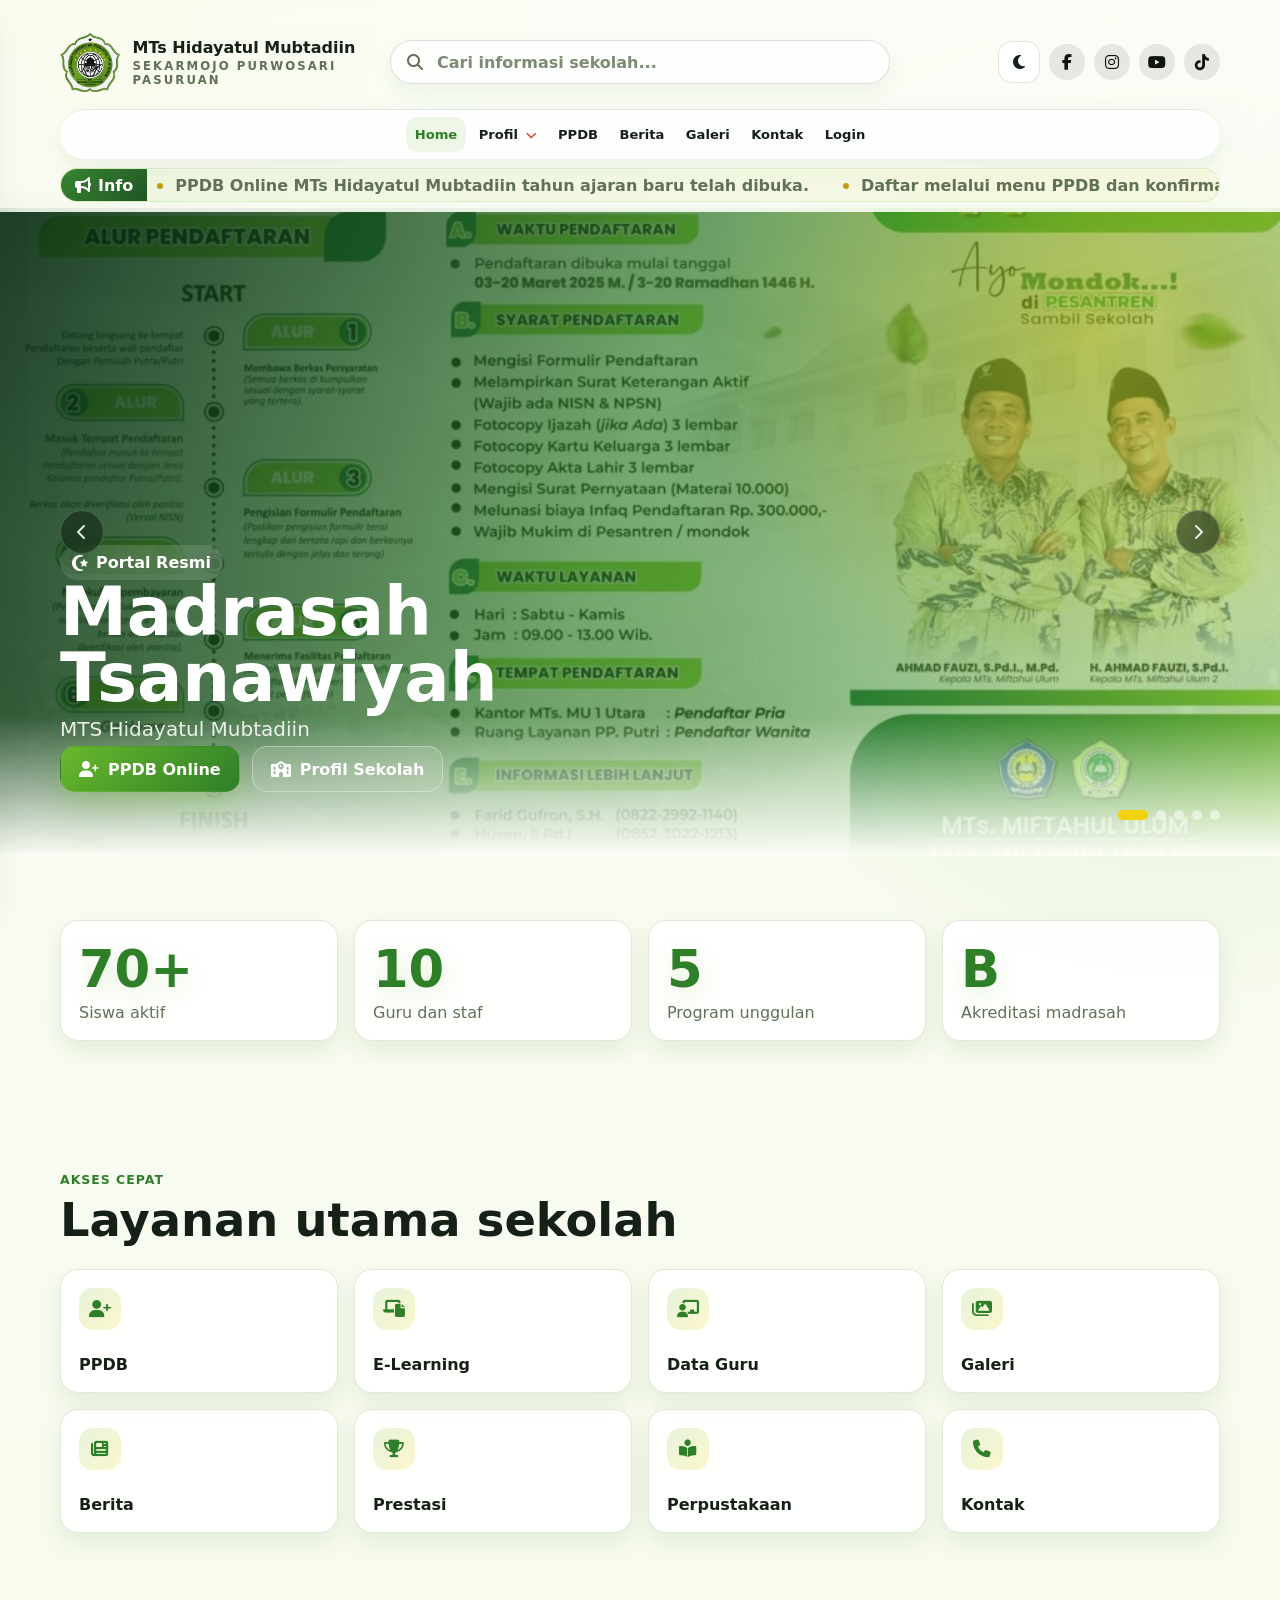
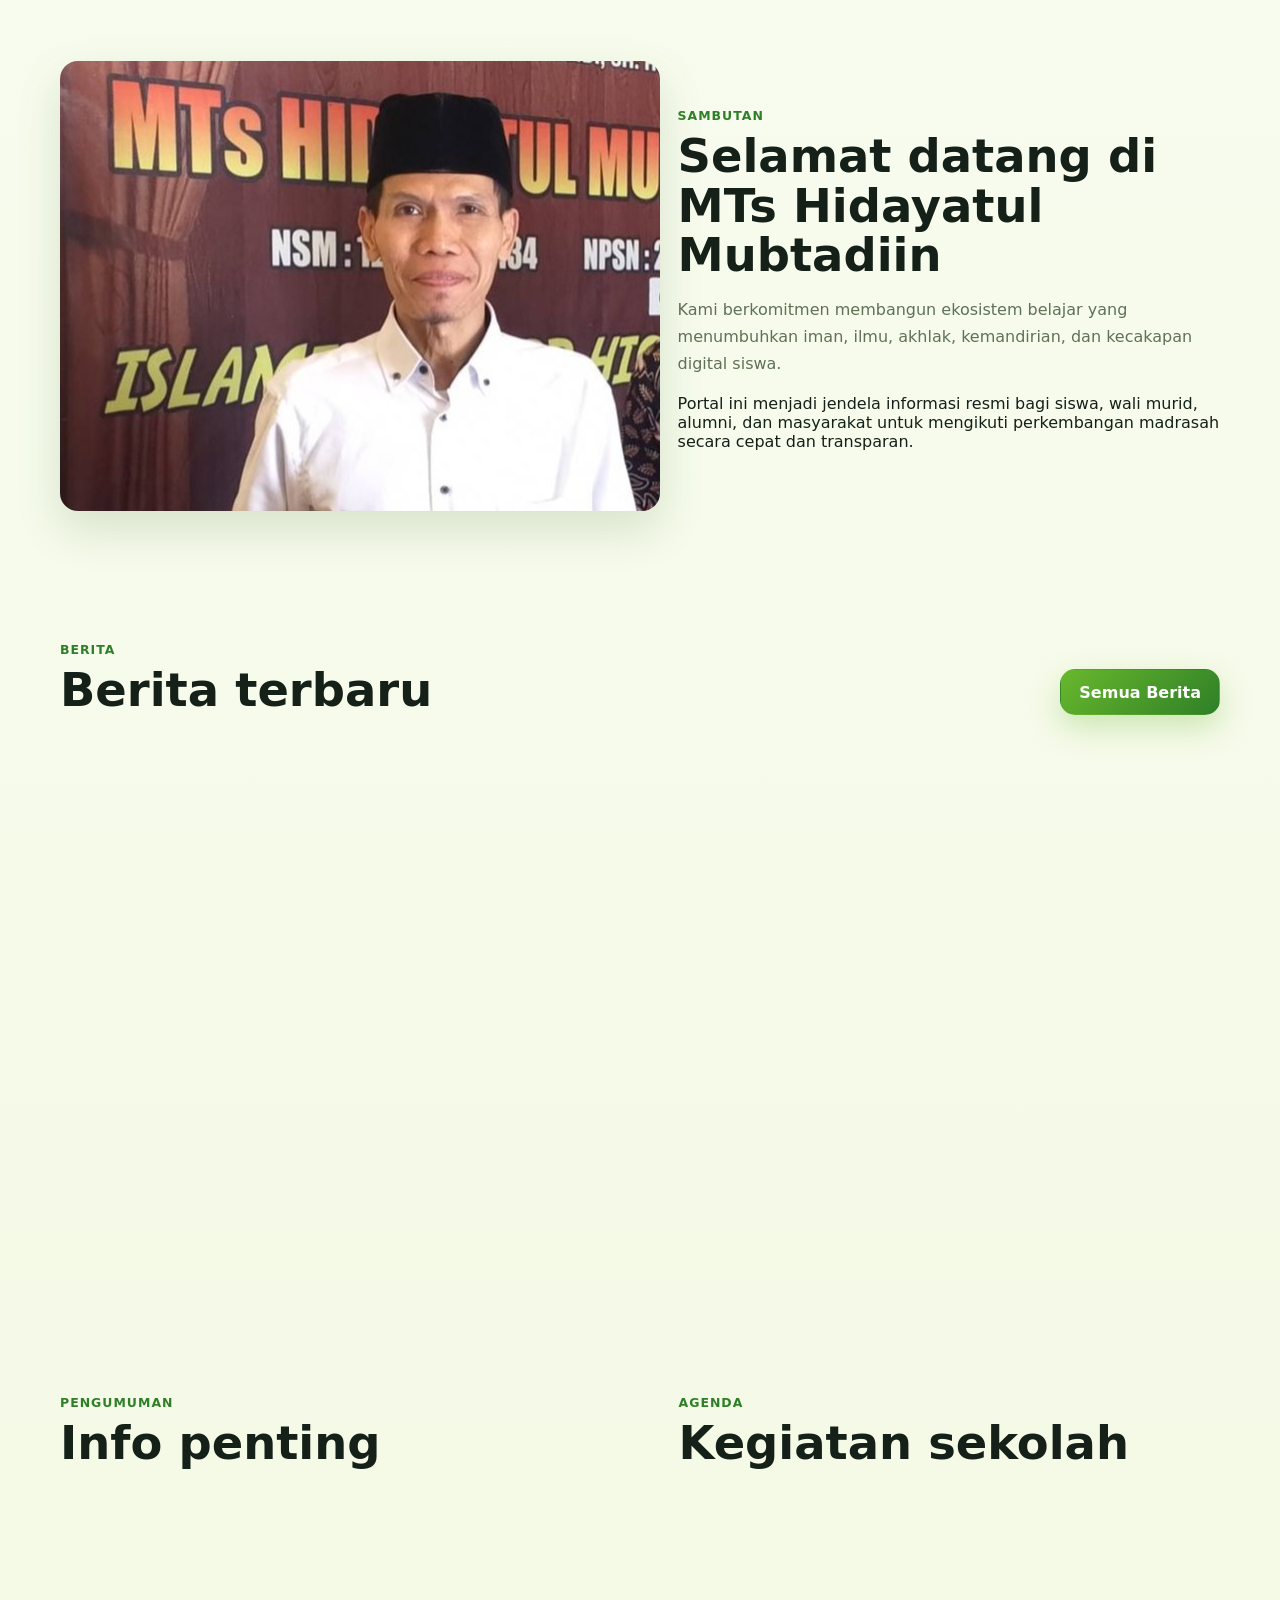
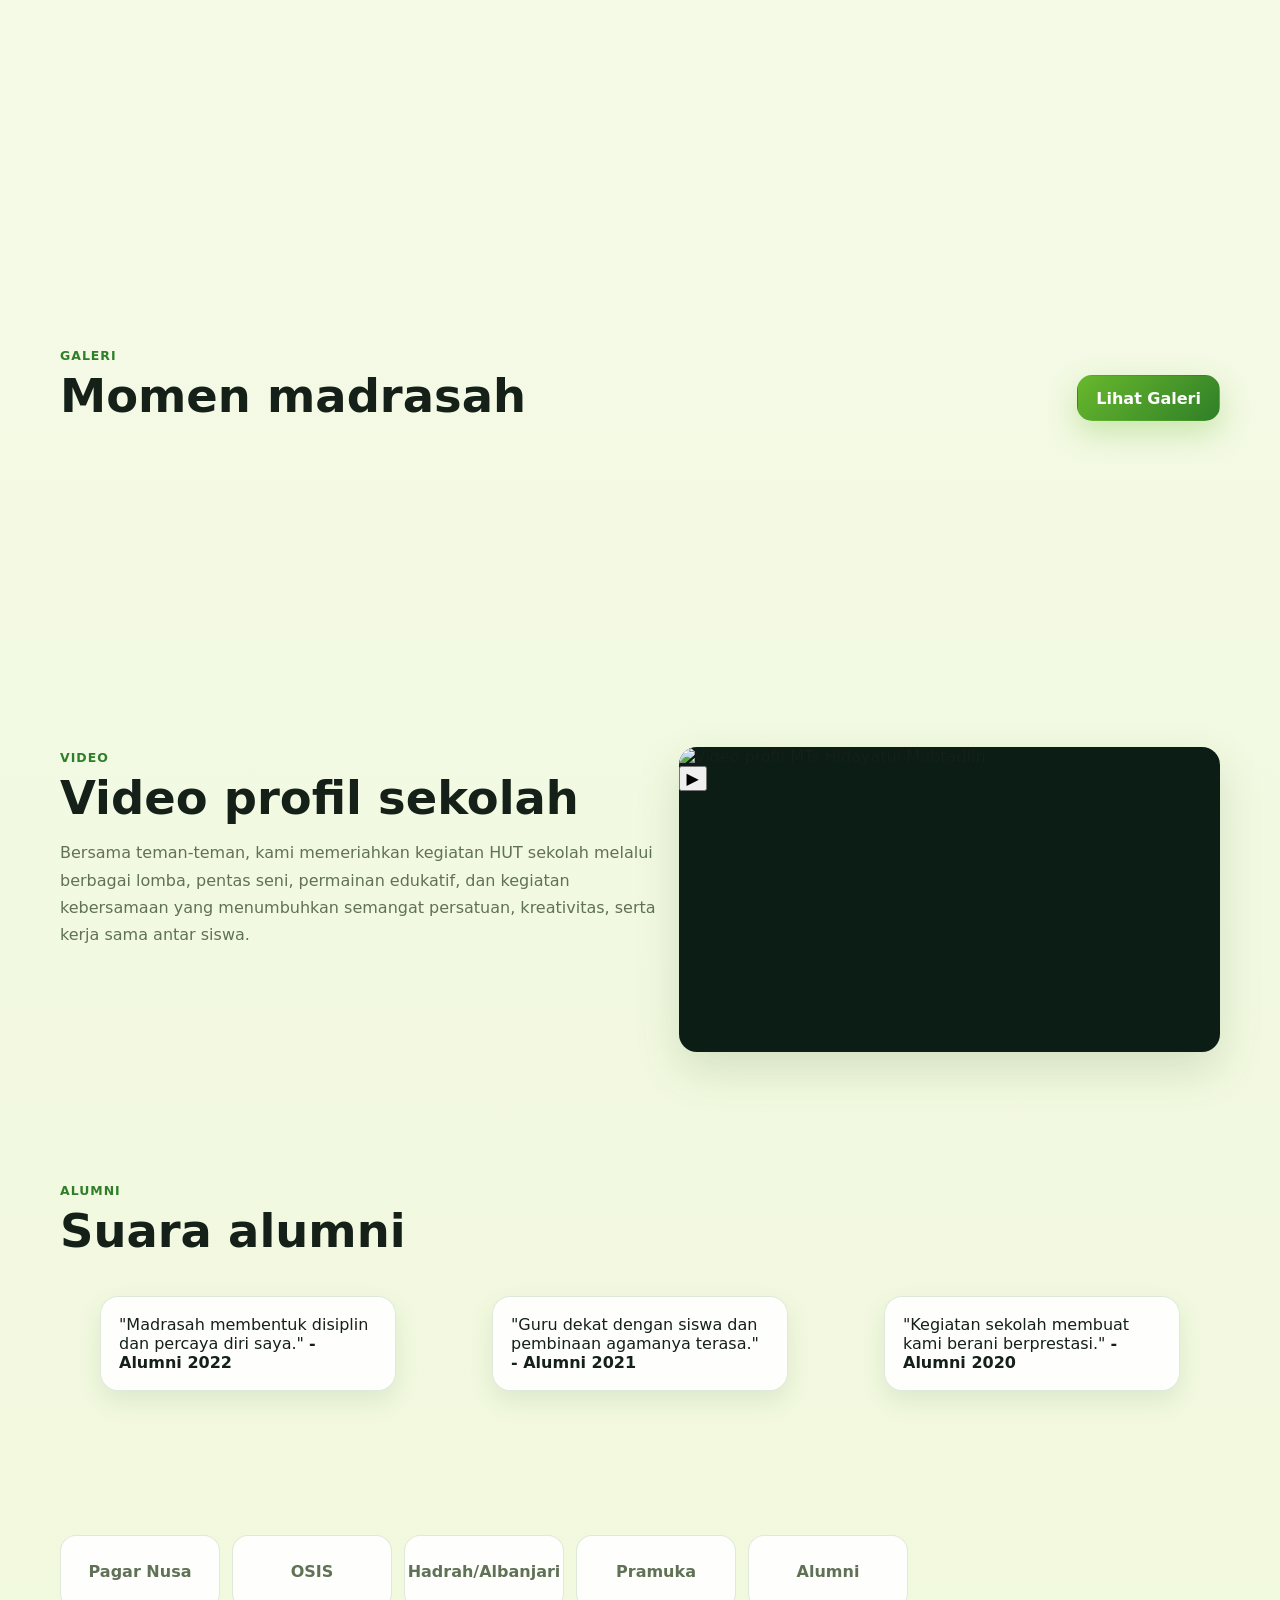
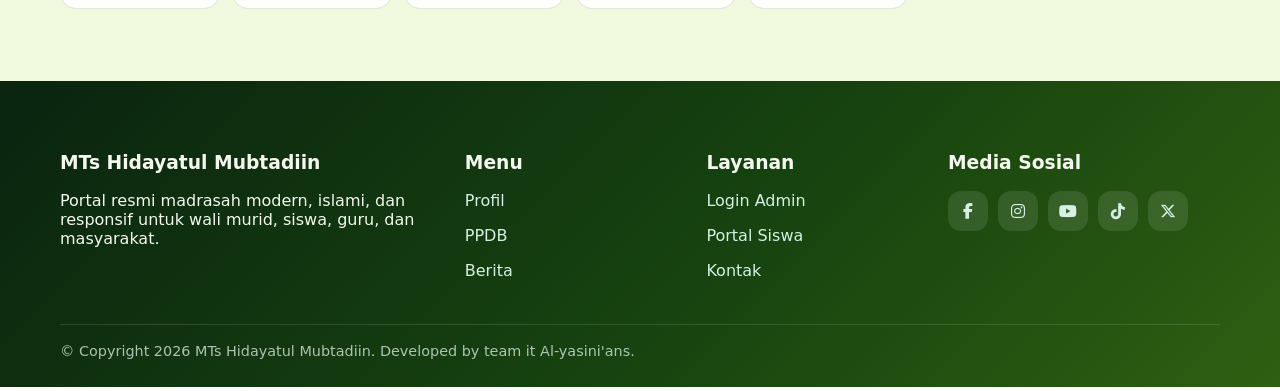
==== commit 42b75809: "Update index.html" ====
--- a/index.html
+++ b/index.html
@@ -104,7 +104,7 @@
     <div class="topbar">
       <button class="icon-btn menu-toggle" aria-label="Buka menu"><i class="fa-solid fa-bars"></i></button>
       <a class="brand-logo" href="index.html" aria-label="Beranda"><img src="assets/images/logo-mts-small.png" alt="Logo MTs Hidayatul Mubtadiin"></a>
-      <div class="brand-title"><strong>MTs Hidayatul Mubtadiin</strong><span>Madrasah modern islami</span></div>
+      <div class="brand-title"><strong>MTs Hidayatul Mubtadiin</strong><span>Sekarmojo Purwosari Pasuruan</span></div>
       <button class="icon-btn search-toggle" aria-label="Cari"><i class="fa-solid fa-magnifying-glass"></i></button>
       <button class="icon-btn theme-toggle" aria-label="Ganti dark mode"><i class="fa-solid theme-icon fa-moon"></i></button>
     </div>
@@ -212,8 +212,8 @@
       <div class="hero-inner">
         <div>
           <span class="hero-kicker"><i class="fa-solid fa-star-and-crescent"></i> Portal Resmi </span>
-          <h1>Madrasah</h1>
-          <p>MTs Hidayatul Mubtadiin menghadirkan pendidikan islami yang terintegrasi Tpq dan Madin untuk perkembangan ilmu, adab,dan prestasi,pendidikan yang hangat, tertib, digital, dan dekat dengan kebutuhan wali murid.</p>
+          <h1>Madrasah Tsanawiyah</h1>
+          <p>MTS Hidayatul Mubtadiin </p>
           <div class="hero-actions">
             <a class="btn btn-primary" href="ppdbonline/index.html"><i class="fa-solid fa-user-plus"></i> PPDB Online</a>
             <a class="btn btn-ghost" href="profil/index.html"><i class="fa-solid fa-school"></i> Profil Sekolah</a>
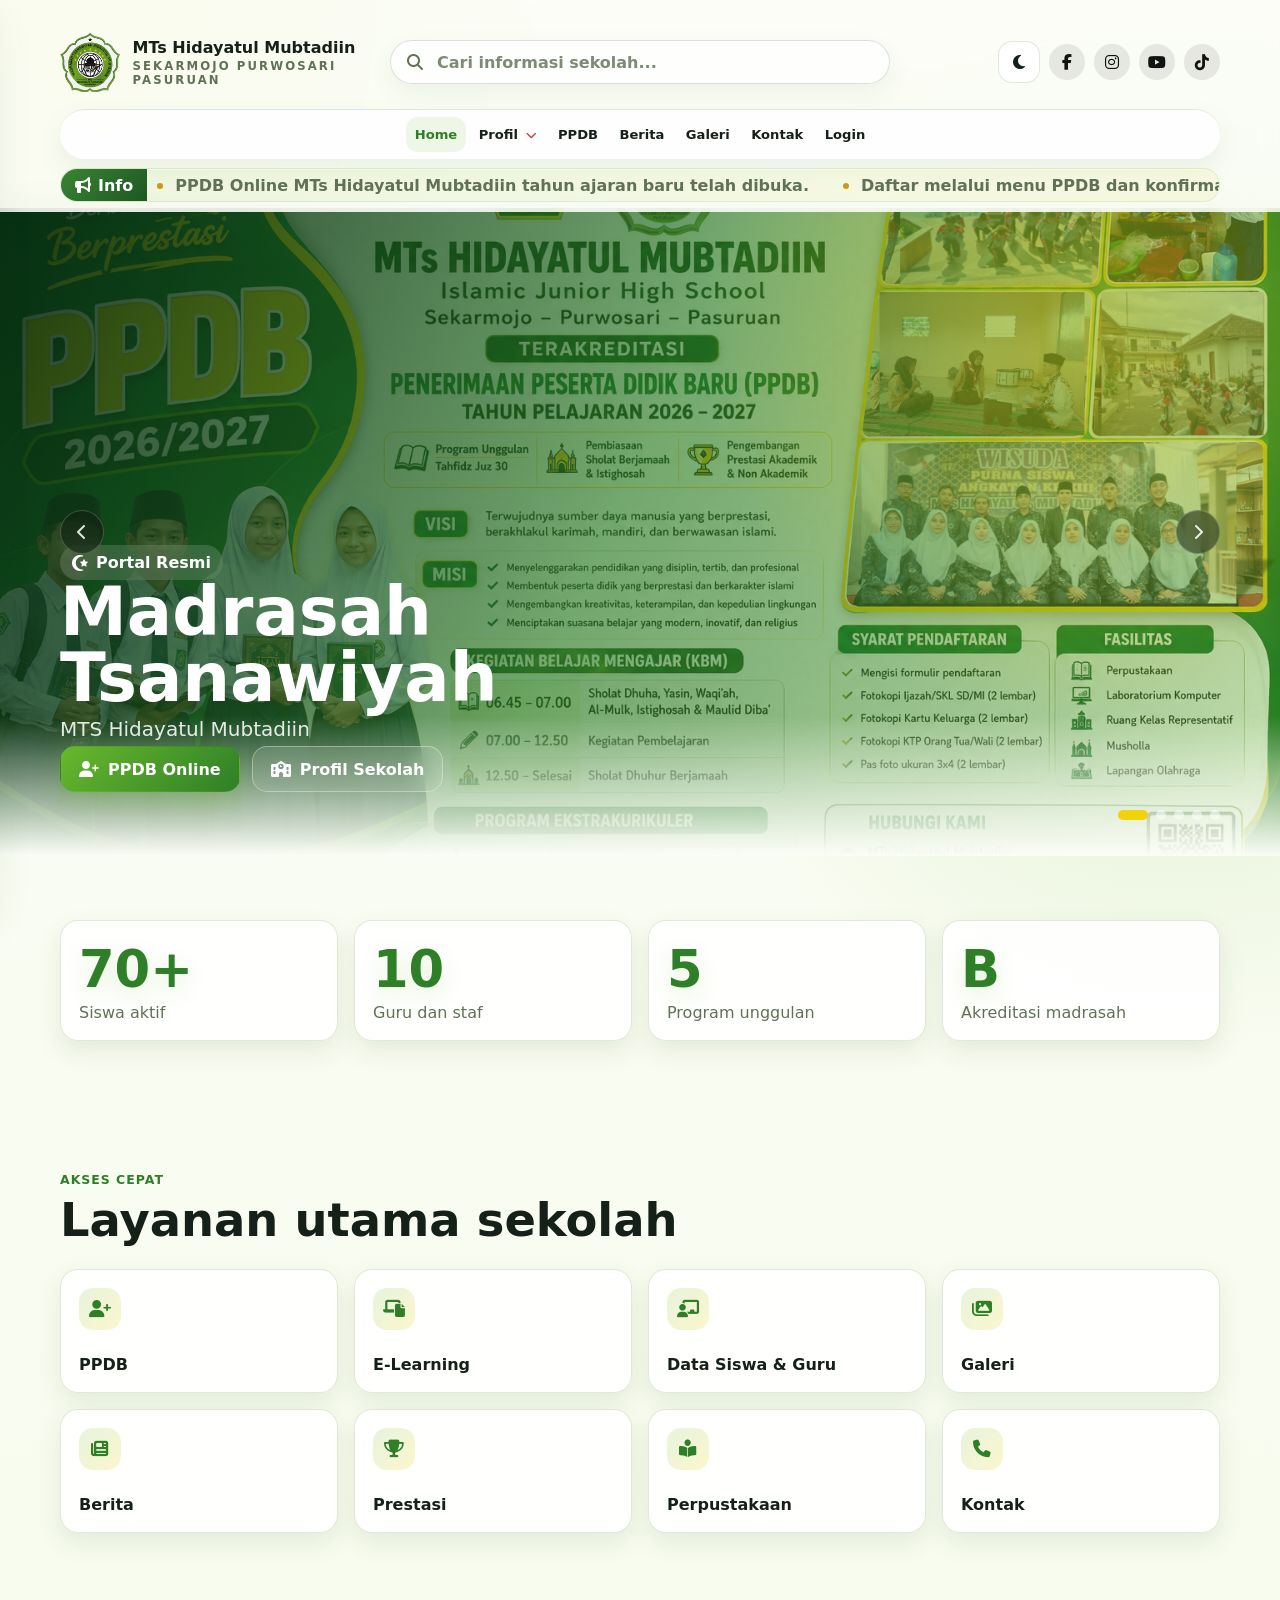
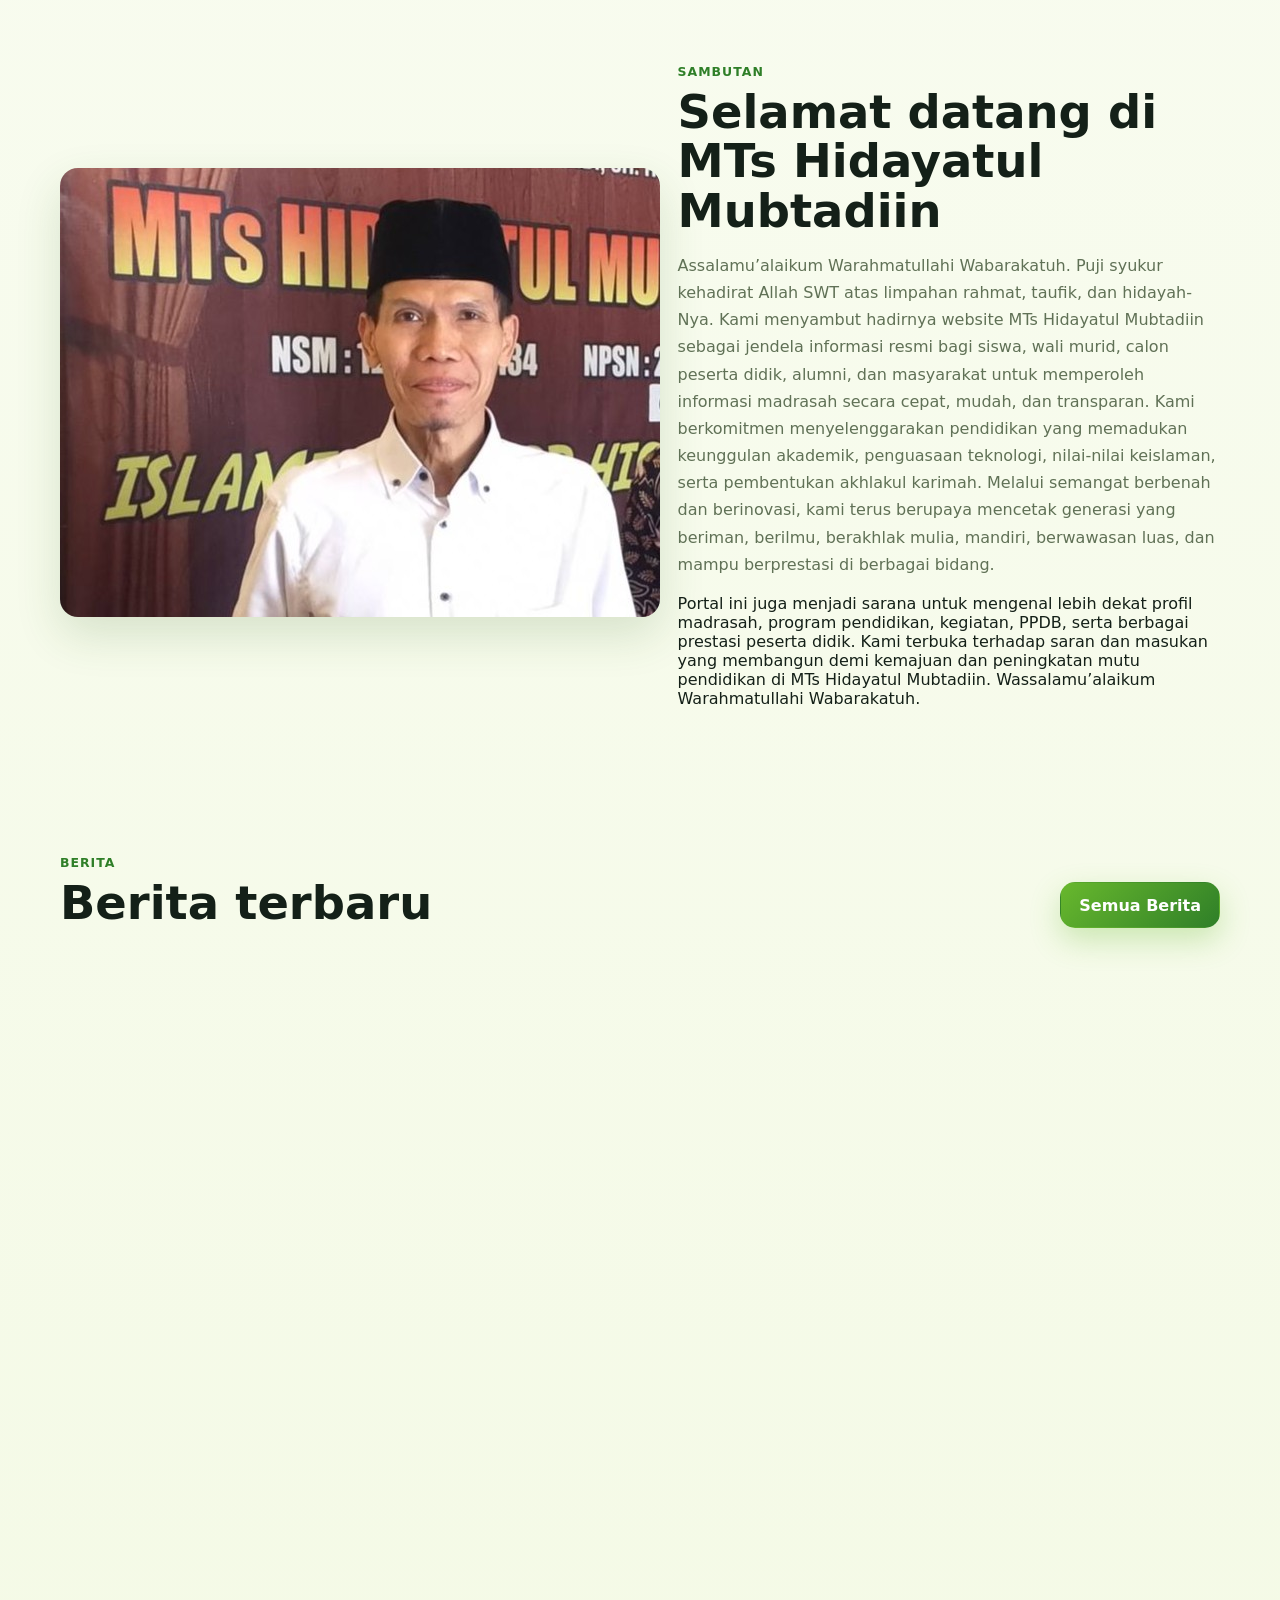
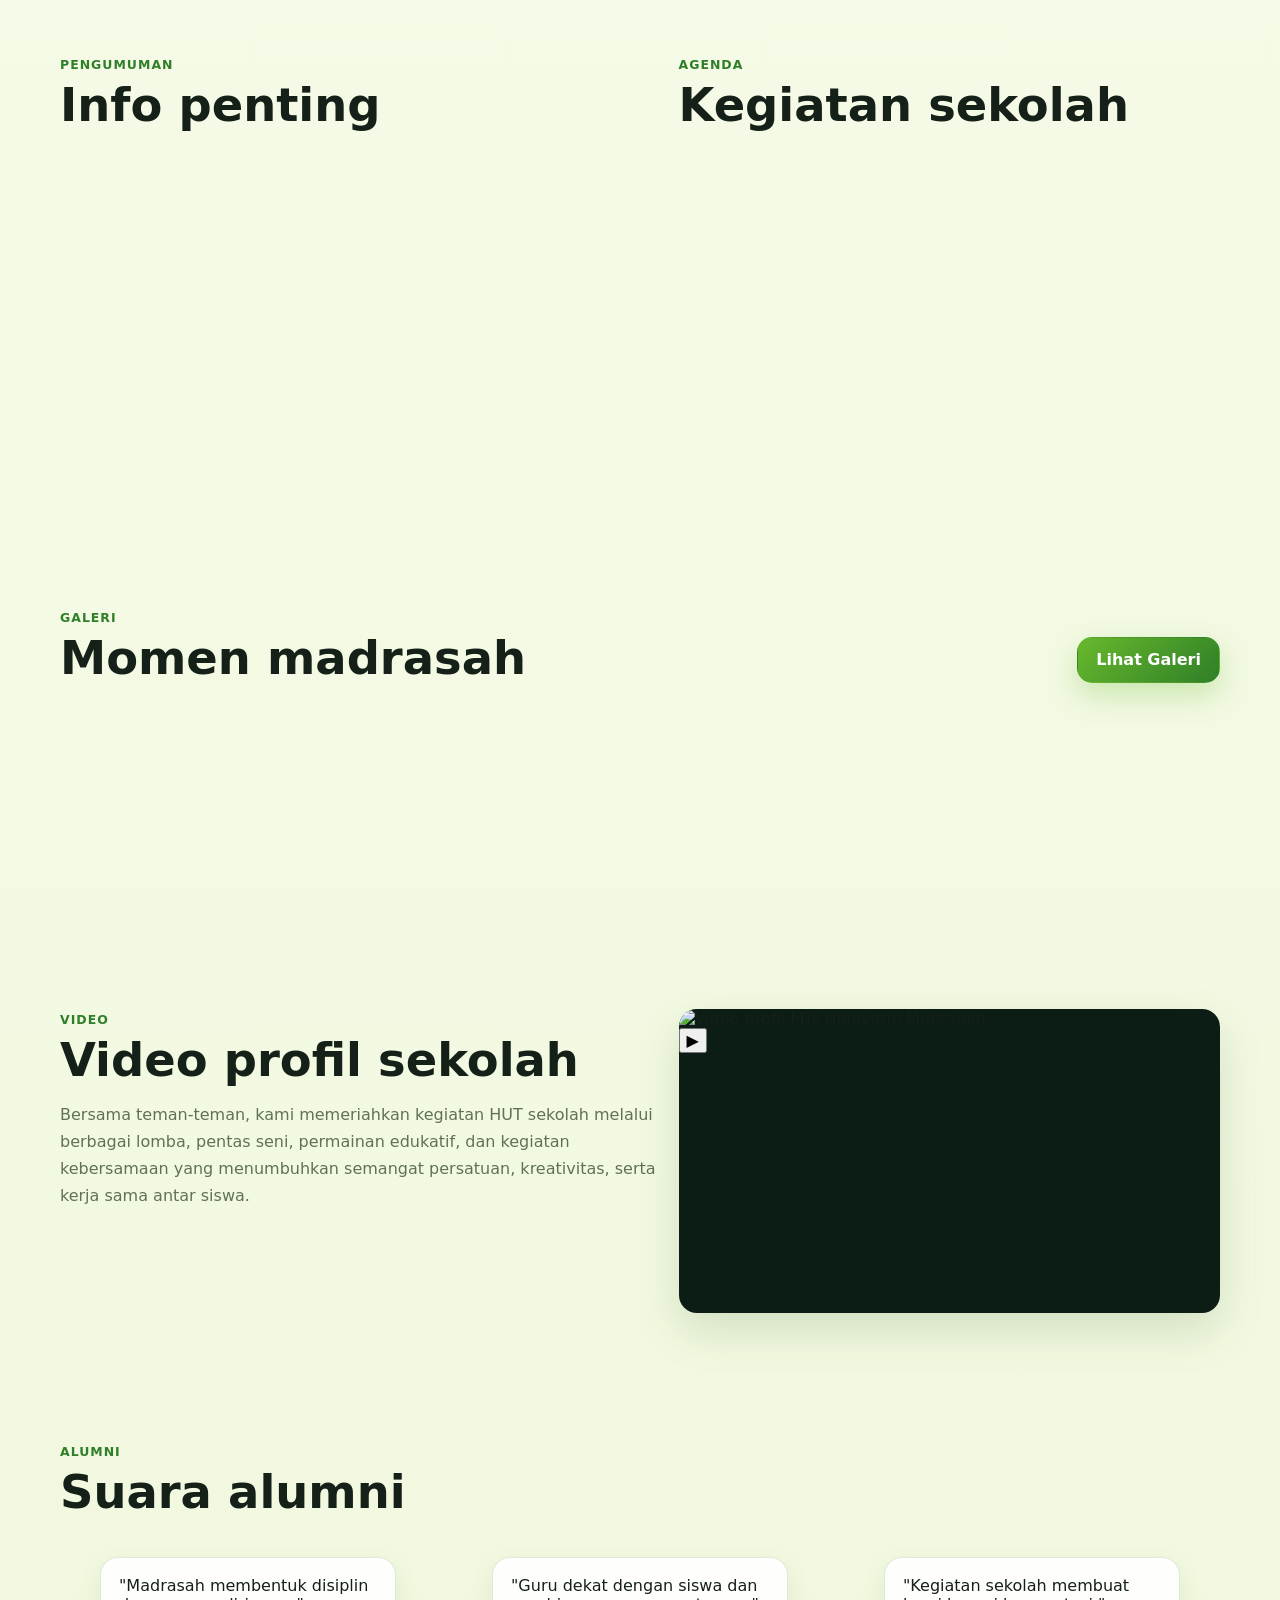
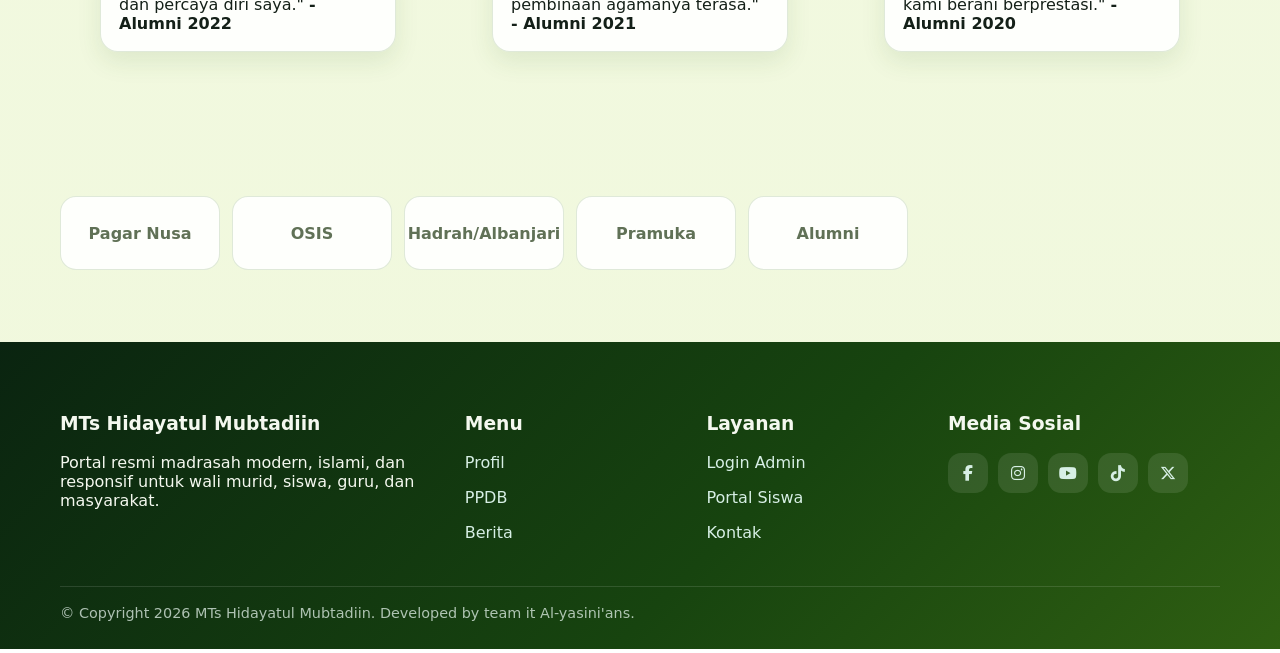
==== commit d3c8b372: "Change hero image and update welcome message Updated hero slide image and modified text content for " ====
--- a/index.html
+++ b/index.html
@@ -11,7 +11,7 @@
     content="Website resmi MTs Hidayatul Mubtadiin Purwosari Pasuruan. Informasi PPDB Online, profil madrasah, berita terbaru, galeri kegiatan, prestasi siswa, agenda sekolah, dan layanan informasi pendidikan Islam.">
 
   <meta name="keywords"
-    content="MTs Hidayatul Mubtadiin, MTs Purwosari, MTs Pasuruan, Madrasah Tsanawiyah, PPDB MTs, Sekolah Islam Pasuruan, MTs Hidayatul Mubtadiin Purwosari, Madrasah Pasuruan, PPDB Online MTs">
+    content="MTs Hidayatul Mubtadiin, MTs Purwosari,mts purwosari pasuruan ,mts sekarmojo, mts swasta purwosari, madrasah tsanawiyah purwosari MTs Pasuruan, Madrasah Tsanawiyah, PPDB MTs, Sekolah Islam Pasuruan, MTs Hidayatul Mubtadiin Purwosari, Madrasah Pasuruan, PPDB Online MTs">
 
   <meta name="author" content="MTs Hidayatul Mubtadiin">
   <meta name="robots" content="index, follow, max-image-preview:large">
@@ -194,7 +194,7 @@
   <main id="main">
     <section class="hero">
       <div class="hero-slider" aria-hidden="true">
-        <div class="hero-slide active" style="background-image:url('assets/images/ppdb.webp')"></div>
+        <div class="hero-slide active" style="background-image:url('assets/images/ppdbmtsyahidma.webp')"></div>
         <div class="hero-slide" style="background-image:url('https://images.unsplash.com/photo-1509062522246-3755977927d7?auto=format&fit=crop&w=1800&q=80')"></div>
         <div class="hero-slide" style="background-image:url('https://images.unsplash.com/photo-1577896851231-70ef18881754?auto=format&fit=crop&w=1800&q=80')"></div>
         <div class="hero-slide" style="background-image:url('https://images.unsplash.com/photo-1524995997946-a1c2e315a42f?auto=format&fit=crop&w=1800&q=80')"></div>
@@ -236,7 +236,7 @@
       <div class="grid menu-grid">
         <a class="card menu-card reveal" href="ppdbonline/index.html"><i class="fa-solid fa-user-plus"></i><strong>PPDB</strong></a>
         <a class="card menu-card reveal" href="siswa/index.html"><i class="fa-solid fa-laptop-file"></i><strong>E-Learning</strong></a>
-        <a class="card menu-card reveal" href="profil/index.html#guru"><i class="fa-solid fa-chalkboard-user"></i><strong>Data Guru</strong></a>
+        <a class="card menu-card reveal" href="profil/index.html#guru"><i class="fa-solid fa-chalkboard-user"></i><strong>Data Siswa & Guru</strong></a>
         <a class="card menu-card reveal" href="galeri/index.html"><i class="fa-solid fa-images"></i><strong>Galeri</strong></a>
         <a class="card menu-card reveal" href="berita/index.html"><i class="fa-solid fa-newspaper"></i><strong>Berita</strong></a>
         <a class="card menu-card reveal" href="profil/index.html#prestasi"><i class="fa-solid fa-trophy"></i><strong>Prestasi</strong></a>
@@ -250,8 +250,12 @@
       <div class="reveal">
         <span class="eyebrow">Sambutan</span>
         <h2>Selamat datang di MTs Hidayatul Mubtadiin</h2>
-        <p class="lead">Kami berkomitmen membangun ekosistem belajar yang menumbuhkan iman, ilmu, akhlak, kemandirian, dan kecakapan digital siswa.</p>
-        <p>Portal ini menjadi jendela informasi resmi bagi siswa, wali murid, alumni, dan masyarakat untuk mengikuti perkembangan madrasah secara cepat dan transparan.</p>
+        <p class="lead">Assalamu’alaikum Warahmatullahi Wabarakatuh. Puji syukur kehadirat Allah SWT atas limpahan rahmat, taufik, dan hidayah-Nya. Kami menyambut hadirnya website MTs Hidayatul Mubtadiin sebagai jendela informasi resmi bagi siswa, wali murid, calon peserta didik, alumni, dan masyarakat untuk memperoleh informasi madrasah secara cepat, mudah, dan transparan.
+
+Kami berkomitmen menyelenggarakan pendidikan yang memadukan keunggulan akademik, penguasaan teknologi, nilai-nilai keislaman, serta pembentukan akhlakul karimah. Melalui semangat berbenah dan berinovasi, kami terus berupaya mencetak generasi yang beriman, berilmu, berakhlak mulia, mandiri, berwawasan luas, dan mampu berprestasi di berbagai bidang.</p>
+        <p>Portal ini juga menjadi sarana untuk mengenal lebih dekat profil madrasah, program pendidikan, kegiatan, PPDB, serta berbagai prestasi peserta didik. Kami terbuka terhadap saran dan masukan yang membangun demi kemajuan dan peningkatan mutu pendidikan di MTs Hidayatul Mubtadiin.
+
+Wassalamu’alaikum Warahmatullahi Wabarakatuh.</p>
       </div>
     </section>
 
